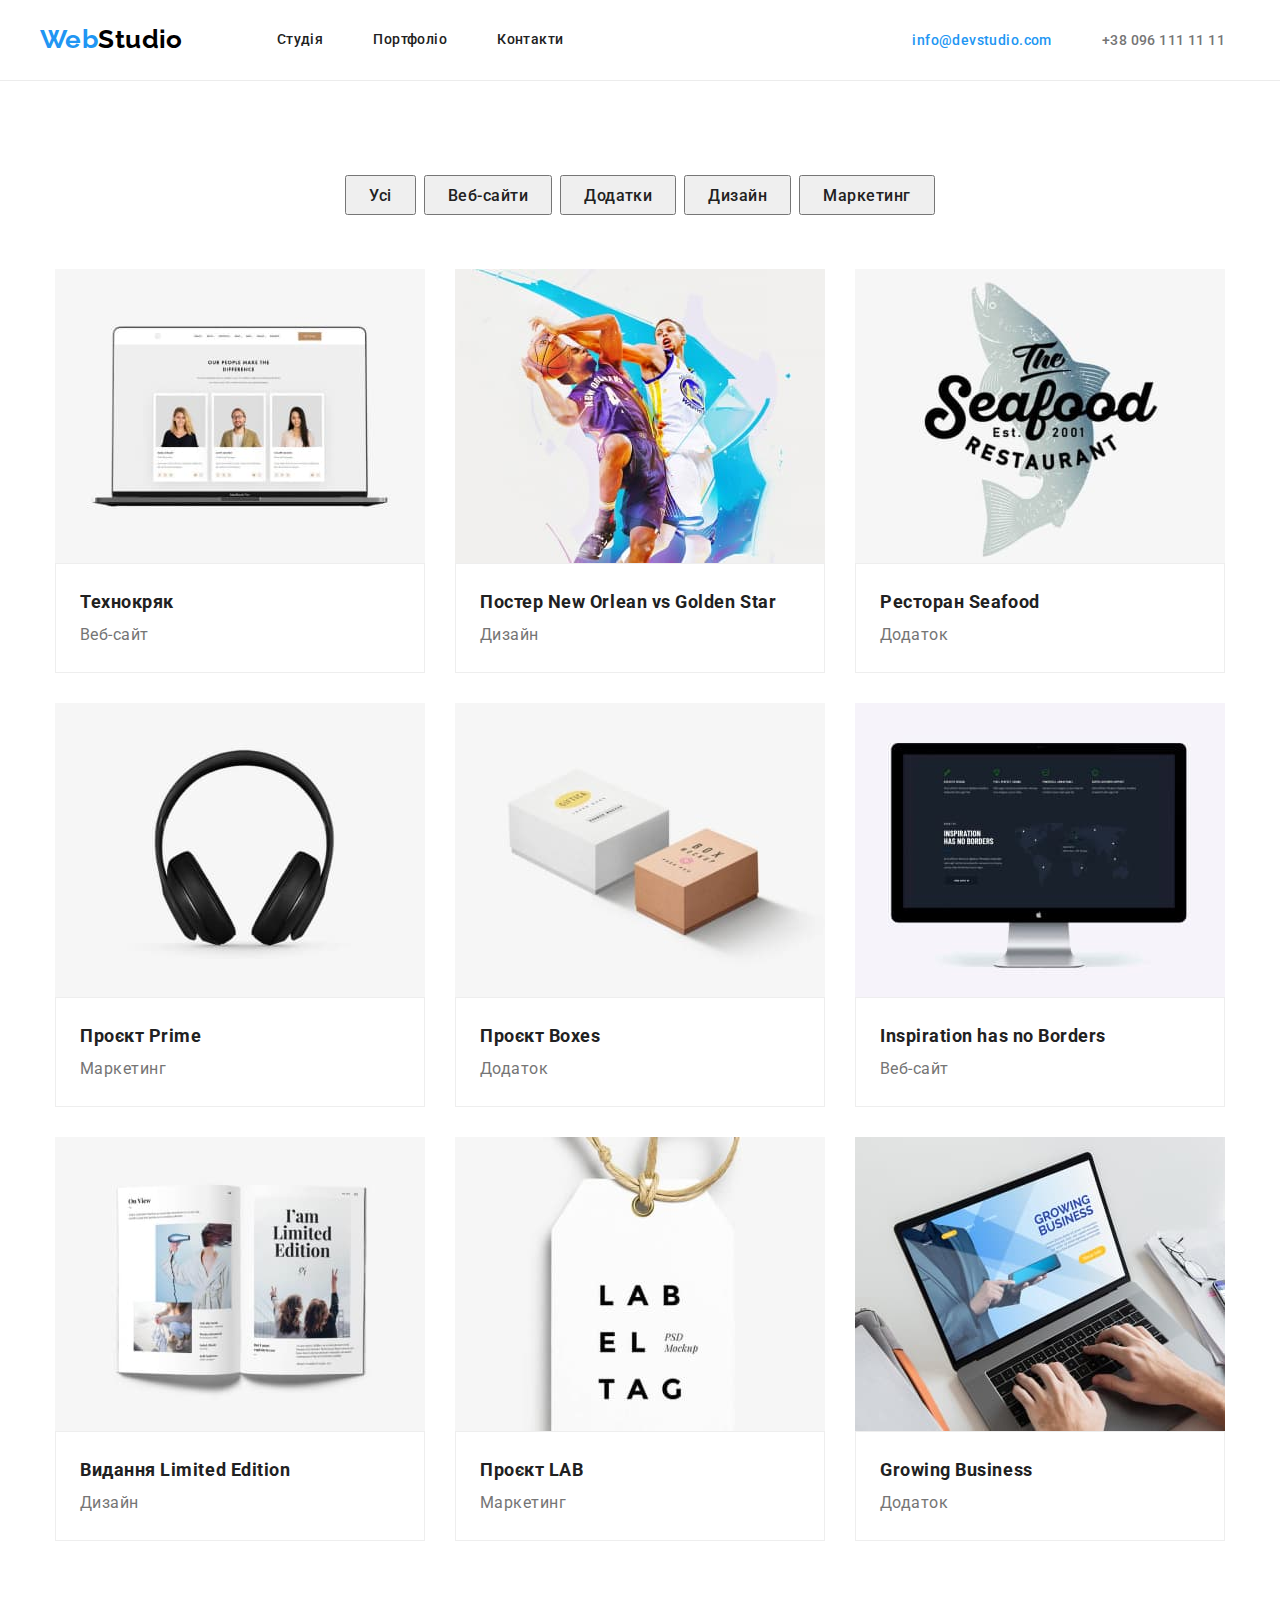
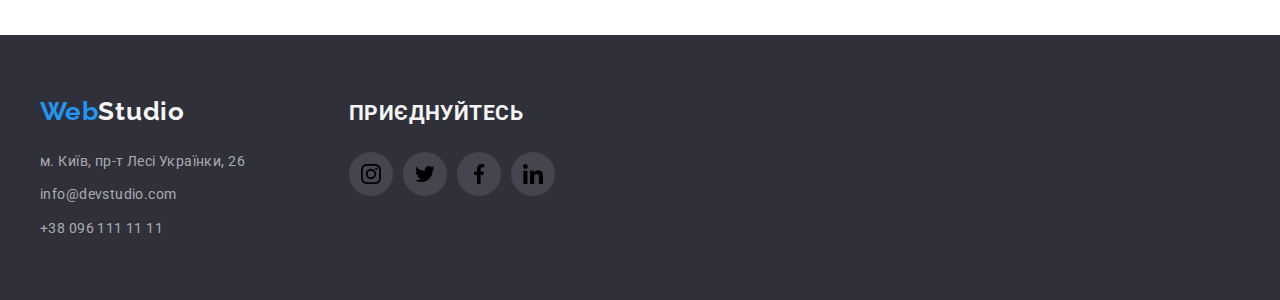
==== portfolio.html @ aa4583be "Fix" ====
<!DOCTYPE html>
<html lang="uk">
  <head>
    <meta charset="UTF-8" />
    <meta http-equiv="X-UA-Compatible" content="IE=edge" />
    <meta name="viewport" content="width=, initial-scale=1.0" />
    <title>Document</title>
    <link
      rel="stylesheet"
      href="https://cdnjs.cloudflare.com/ajax/libs/modern-normalize/1.1.0/modern-normalize.min.css"
    />
    <link rel="stylesheet" href="./css/styles.css" />
    <link rel="preconnect" href="https://fonts.googleapis.com" />
    <link rel="preconnect" href="https://fonts.gstatic.com" crossorigin />
    <link
      href="https://fonts.googleapis.com/css2?family=Raleway:wght@700&family=Roboto:wght@400;500;700;900&display=swap"
      rel="stylesheet"
    />
  </head>
  <body>
    <header>
      <div class="container-header">
        <div class="container-nav">
          <a class="logo" href="./index.html"
            ><span class="logo-text">Web</span>Studio</a
          >
          <nav>
            <ul class="site-nav list">
              <li>
                <a class="nav-link" href="./index.html">Студія</a>
              </li>
              <li>
                <a class="nav-link" href="./portfolio.html">Портфоліо</a>
              </li>
              <li><a class="nav-link" href="#">Контакти</a></li>
            </ul>
          </nav>
        </div>

        <div class="container-contact">
          <ul class="container-list list">
            <li>
              <a class="address-mail" href="mailto:info@devstudio.com"
                >info@devstudio.com</a
              >
            </li>
            <li>
              <a class="address-header" href="tel:+380961111111"
                >+38 096 111 11 11</a
              >
            </li>
          </ul>
        </div>
      </div>
    </header>

    <main>
      <section class="section-portfolio">
        <div class="container-portfolio">
          <ul class="menu list">
            <li>
              <button class="portfolio-button" type="button">Усі</button>
            </li>
            <li>
              <button class="portfolio-button" type="button">Веб-сайти</button>
            </li>
            <li>
              <button class="portfolio-button" type="button">Додатки</button>
            </li>
            <li>
              <button class="portfolio-button" type="button">Дизайн</button>
            </li>
            <li>
              <button class="portfolio-button" type="button">Маркетинг</button>
            </li>
          </ul>

          <ul class="cart list">
            <li class="portfolio-carts">
              <img
                src="./images/portfolio/img1.jpg"
                alt="ноутбук"
                width="370"
              />
              <div class="cart-text">
                <h2 class="portfolio-title">Технокряк</h2>
                <p class="portfolio-text">Веб-сайт</p>
              </div>
            </li>
            <li class="portfolio-carts">
              <img
                src="./images/portfolio/img2.jpg"
                alt="баскетболісти"
                width="370"
              />
              <div class="cart-text">
                <h2 class="portfolio-title">
                  Постер New Orlean vs Golden Star
                </h2>
                <p class="portfolio-text">Дизайн</p>
              </div>
            </li>
            <li class="portfolio-carts">
              <img
                src="./images/portfolio/img3.jpg"
                alt="реклама"
                width="370"
              />
              <div class="cart-text">
                <h2 class="portfolio-title">Ресторан Seafood</h2>
                <p class="portfolio-text">Додаток</p>
              </div>
            </li>
            <li class="portfolio-carts">
              <img
                src="./images/portfolio/img4.jpg"
                alt="навушники"
                width="370"
              />
              <div class="cart-text">
                <h2 class="portfolio-title">Проєкт Prime</h2>
                <p class="portfolio-text">Маркетинг</p>
              </div>
            </li>
            <li class="portfolio-carts">
              <img
                src="./images/portfolio/img5.jpg"
                alt="дві коробки"
                width="370"
              />
              <div class="cart-text">
                <h2 class="portfolio-title">Проєкт Boxes</h2>
                <p class="portfolio-text">Додаток</p>
              </div>
            </li>
            <li class="portfolio-carts">
              <img
                src="./images/portfolio/img6.jpg"
                alt="монітор"
                width="370"
              />
              <div class="cart-text">
                <h2 class="portfolio-title">Inspiration has no Borders</h2>
                <p class="portfolio-text">Веб-сайт</p>
              </div>
            </li>

            <li class="portfolio-carts">
              <img src="./images/portfolio/img7.jpg" alt="книга" width="370" />
              <div class="cart-text">
                <h2 class="portfolio-title">Видання Limited Edition</h2>
                <p class="portfolio-text">Дизайн</p>
              </div>
            </li>

            <li class="portfolio-carts">
              <img src="./images/portfolio/img8.jpg" alt="лейба" width="370" />
              <div class="cart-text">
                <h2 class="portfolio-title">Проєкт LAB</h2>
                <p class="portfolio-text">Маркетинг</p>
              </div>
            </li>

            <li class="portfolio-carts">
              <img
                src="./images/portfolio/img9.jpg"
                alt="додаток"
                width="370"
              />
              <div class="cart-text">
                <h2 class="portfolio-title">Growing Business</h2>
                <p class="portfolio-text">Додаток</p>
              </div>
            </li>
          </ul>
        </div>
      </section>
    </main>

    <footer class="page-footer">
      <div class="footer-container">
        <div>
          <a class="logo" href="/"
            ><span class="logo-text">Web</span
            ><span class="footer-text">Studio</span></a
          >
          <address class="address">
            <p class="text">м. Київ, пр-т Лесі Українки, 26</p>
            <a class="address" href="mailto:info@devstudio.com"
              >info@devstudio.com</a
            >
            <a class="phone" href="tel:+380961111111">+38 096 111 11 11</a>
          </address>
        </div>

        <div class="icon-footer">
          <h2 class="slogan">приєднуйтесь</h2>
          <ul class="icon-list list">
            <li class="icon-item">
              <a href="#" class="icon-link"
                ><svg width="20" height="20">
                  <use href="/images/sprite.svg#icon-instagram"></use>
                </svg>
              </a>
            </li>
            <li class="icon-item">
              <a href="#" class="icon-link"
                ><svg width="20" height="20">
                  <use href="/images/sprite.svg#icon-Twitter"></use>
                </svg>
              </a>
            </li>
            <li class="icon-item">
              <a href="#" class="icon-link"
                ><svg width="20" height="20">
                  <use href="/images/sprite.svg#icon-facebook"></use>
                </svg>
              </a>
            </li>
            <li class="icon-item">
              <a href="#" class="icon-link"
                ><svg width="20" height="20">
                  <use href="/images/sprite.svg#icon-linkedin"></use>
                </svg>
              </a>
            </li>
          </ul>
        </div>
      </div>
    </footer>
  </body>
</html>
---- css/styles.css ----
:root {
--color-prymal: #F5F5F5;
--color-text: #757575;
--color-footer: #2F303A;
--color-black: #212121;
--color-accent: #2196F3;
    }


header {
background-color: #FFFFFF;
font-size: 14px;
font-weight: 500;
line-height: 1.2;
letter-spacing: 0.03em;
border-bottom: 1px solid #ECECEC;
color: var(--color-black)
}

body {
color: var(--color-text);
background-color: white;
font-family: "Roboto", sans-serif;
font-size: 14px;
font-weight: 400;
line-height: 1.5;
letter-spacing: 0.03em}

.list{
list-style: none;
margin: 0;
padding: 0;
}

h1,
h2,
h3,
h4,
h5,
h6,
p {margin: 0;
}

.container {
max-width: 1600px;
margin: 0 auto;
}

.container-contact {
display: flex;
align-items: center;
padding: 0 15px
 }

 .container-header {
width: 1200px;
height: 80px;
margin: 0 auto;
display: flex;
flex-grow: 1;
align-items: center;
justify-content: space-between;
}

 .container-nav {
display: flex;
flex-grow: 1;
align-items: center;
 }


 
.logo {
font-family: "Raleway", sans-serif;
font-size: 26px;
font-weight: 700;
line-height: 1.3;
color: #000000;cursor: default;
text-decoration: none;
margin-right: 94px;
}

.logo-text {
color: var(--color-accent);
}

.container-list {
display: flex;
align-items: center;
gap: 50px;
}

.address-header {
color: var(--color-text);
cursor: default;
text-decoration: none;
letter-spacing: 0.03em;
}

.address-mail {
color: var(--color-accent);
cursor: default;
text-decoration: none;
letter-spacing: 0.03em;
}


/* sait-nav */

.nav-link {
text-decoration: none;
cursor: default;
color: var(--color-black);
}

.site-nav {
display: flex;
color: var(--color-black);
font-weight: 500;
font-size: 14px;
line-height: 1.14;
gap: 50px;
    }

.sait-nav:hover, .sait-nav:focus {
color: var(--color-accent)F3;
}

.button:hover, .button:focus {
background-color: var(--color-accent);
color: var(--color-prymal)
}

/* Hero */

.hero-section {
max-width: 1600px;
height: 600px;
margin-left: auto;
margin-right: auto;
background-image: linear-gradient(to right, rgba(47, 48, 58, 0.4), rgba(47, 48, 58, 0.4)),
url(../images/hero.jpg);
padding: 200px 0;
}

.hero-title {
margin: 0 auto 30px;
width: 700px;
display: flex;
font-size: 44px;
font-weight: 900;
line-height: 1.3;
letter-spacing: 0.06em;
text-align: center;
text-transform: uppercase;
}

.hero-container {
margin: auto;
width: 1200px;
display: flex;
color: var(--color-prymal);
line-height: 1.7;
}

.button-hero {
width: 216px;
height: 50px;
display: block;
margin-left: auto;
margin-right: auto;
background-color: var(--color-accent);
color: var(--color-prymal);
font-family: "Roboto";
font-weight: 900;
font-size: 16px;
line-height: 1.88; 
letter-spacing: 0.06em;
box-shadow: 0px 4px 4px rgba(0, 0, 0, 0.15);

}

.button-hero {
cursor: pointer;
}

.section-text {
padding-top: 94px;
flex-wrap: wrap;
}

.block {
width: 270px;
height: 120px;
margin-bottom: 30px;
display: flex;
align-items: center;
justify-content: center;
background-color: #F5F4FA;
border-radius: 4px;

}

.section-list {
display: flex;
justify-content: center;
gap: 10px;
}

.container-imeg {
width: 1200px;
margin: auto;
margin-bottom: 30px;
}

.section-imeg {}

.section-link {
width: 270px;
height: 120px;
border-radius: 4px;
background-color: red;   
}

.title-list {
display: flex;
justify-content: center;
flex-grow: 1;
gap: 30px;

}

.tagline {
margin-top: 10px;
line-height: 1.71;
}

.container-title {
margin: 0 auto ;
width: 1200px;
display: flex;
padding: 0 15px;
}

.section-container {
max-width: 1200px;
margin: 0 auto; 
padding: 0 15px;
}

.section-title {
margin-bottom: 50px;
text-align: center;
font-size: 36px;
font-weight: 700;
line-height: 1.16;
letter-spacing: 0.03em;
color: var(--color-black);
}

.imeg-list {
padding: 0%;
display: flex;
flex-grow: 1;
gap: 30px;
}

.section-work {
padding: 94px 0;
}

.team-container{
width: 1200px;
background-color: #F5F4FA;;
margin: 0 auto;
padding: 0 15px;
}

.title {
font-size: 14px;
font-weight: 700;
line-height: 1.14;
letter-spacing: 0.03em;
text-transform: uppercase;
color: var(--color-black)}
   
.team {
background-color: #F5F4FA;
padding: 94px 0;
}

.team-list {
padding: 0%;
display: flex;
gap: 30px;
}

.menu {
display: flex;
justify-content: center;
gap: 8px;
}

.team-title {
font-size: 16px;
font-weight: 500;
line-height: 1.18;
letter-spacing: 0.03em;
color: var(--color-black)
}

.team-text {
margin-top: 10px;
font-size: 16px;
font-weight: 400;
line-height: 1.18;
letter-spacing: 0.03em;
color: var(--color-text)
 }

.portfolio-title {
font-size: 18px;
font-weight: 700;
line-height: 2;
letter-spacing: 0.03em;
color: var(--color-black)
}

.imeg-text {
text-align: center;
padding: 30px 0;
}

.section-portfolio {
padding: 94px 0;
}

.portfolio-title:hover,
.portfolio-title:focus {
background-color:var(--color-accent);
color: var(--color-prymal);
}

.portfolio-button {
height: 40px;
padding: 6px 22px;
color: var(--color-black);
font-size: 16px;
font-weight: 500;
font-family: "Roboto";
line-height: 1.62;
letter-spacing: 0.03em;}

.container-portfolio {
width: 1200px;
margin: auto;
padding: 0 15px;
 }

.portfolio-button {
cursor: pointer;
 }

.portfolio-carts:hover {
box-shadow: 0px 1px 1px rgba(0, 0, 0, 0.12), 0px 4px 4px rgba(0, 0, 0, 0.06), 1px 4px 6px rgba(0, 0, 0, 0.16);
 }

img {
display: block;
max-width: 100%;
height: auto;
}

.cart {
display: flex;
flex-wrap: wrap;
margin-top: 54px;
gap: 30px;}

.cart-text {
width: 370px;
height: 110px;
padding: 20px 24px;
background: #FFFFFF;
border: 1px solid #EEEEEE;
}

.portfolio-text {
font-size: 16px;
font-weight: 400;
line-height: 1.87;
letter-spacing: 0.03em;
    }

.footer-container {
width: 1200px;
margin: 0 auto;
display: flex;
gap: 70px;
}

.address {
display: block;
}

.footer-text {
color: var(--color-prymal);
letter-spacing: 0.03em;
}


.page-footer {
padding: 60px 0;
color: var(--color-prymal);
background-color: #2F303A;
font-size: 14;
font-weight: 400;
line-height: 1.74;
font-family: 'Roboto', sans-serif;
letter-spacing: 0.03em;
}

.text {
font-family: "Roboto",
sans-serif; 
 font-style: normal;
 margin-top: 20px;
}

.address {
margin-top: 9px;
color: rgba(255, 255, 255, 0.6);
text-decoration: none;
cursor: default;
font-style: normal;
letter-spacing: 0.03em;

}

.phone {
display: block;
margin-top: 9px;
color: rgba(255, 255, 255, 0.6);
text-decoration: none;
cursor: default;
font-style: normal;
letter-spacing: 0.03em;
}

.icon-footer {

}

.icon-item {

}

.icon-list {
display: flex;
justify-content: center;
gap: 10px;
}

.icon-link {
width: 44px;
height: 44px;
display: flex;
align-items: center;
justify-content: center;
background: rgba(255, 255, 255, 0.1);;
border-radius: 50%;
}



.slogan {
text-transform: uppercase;
margin-bottom: 20px;
}
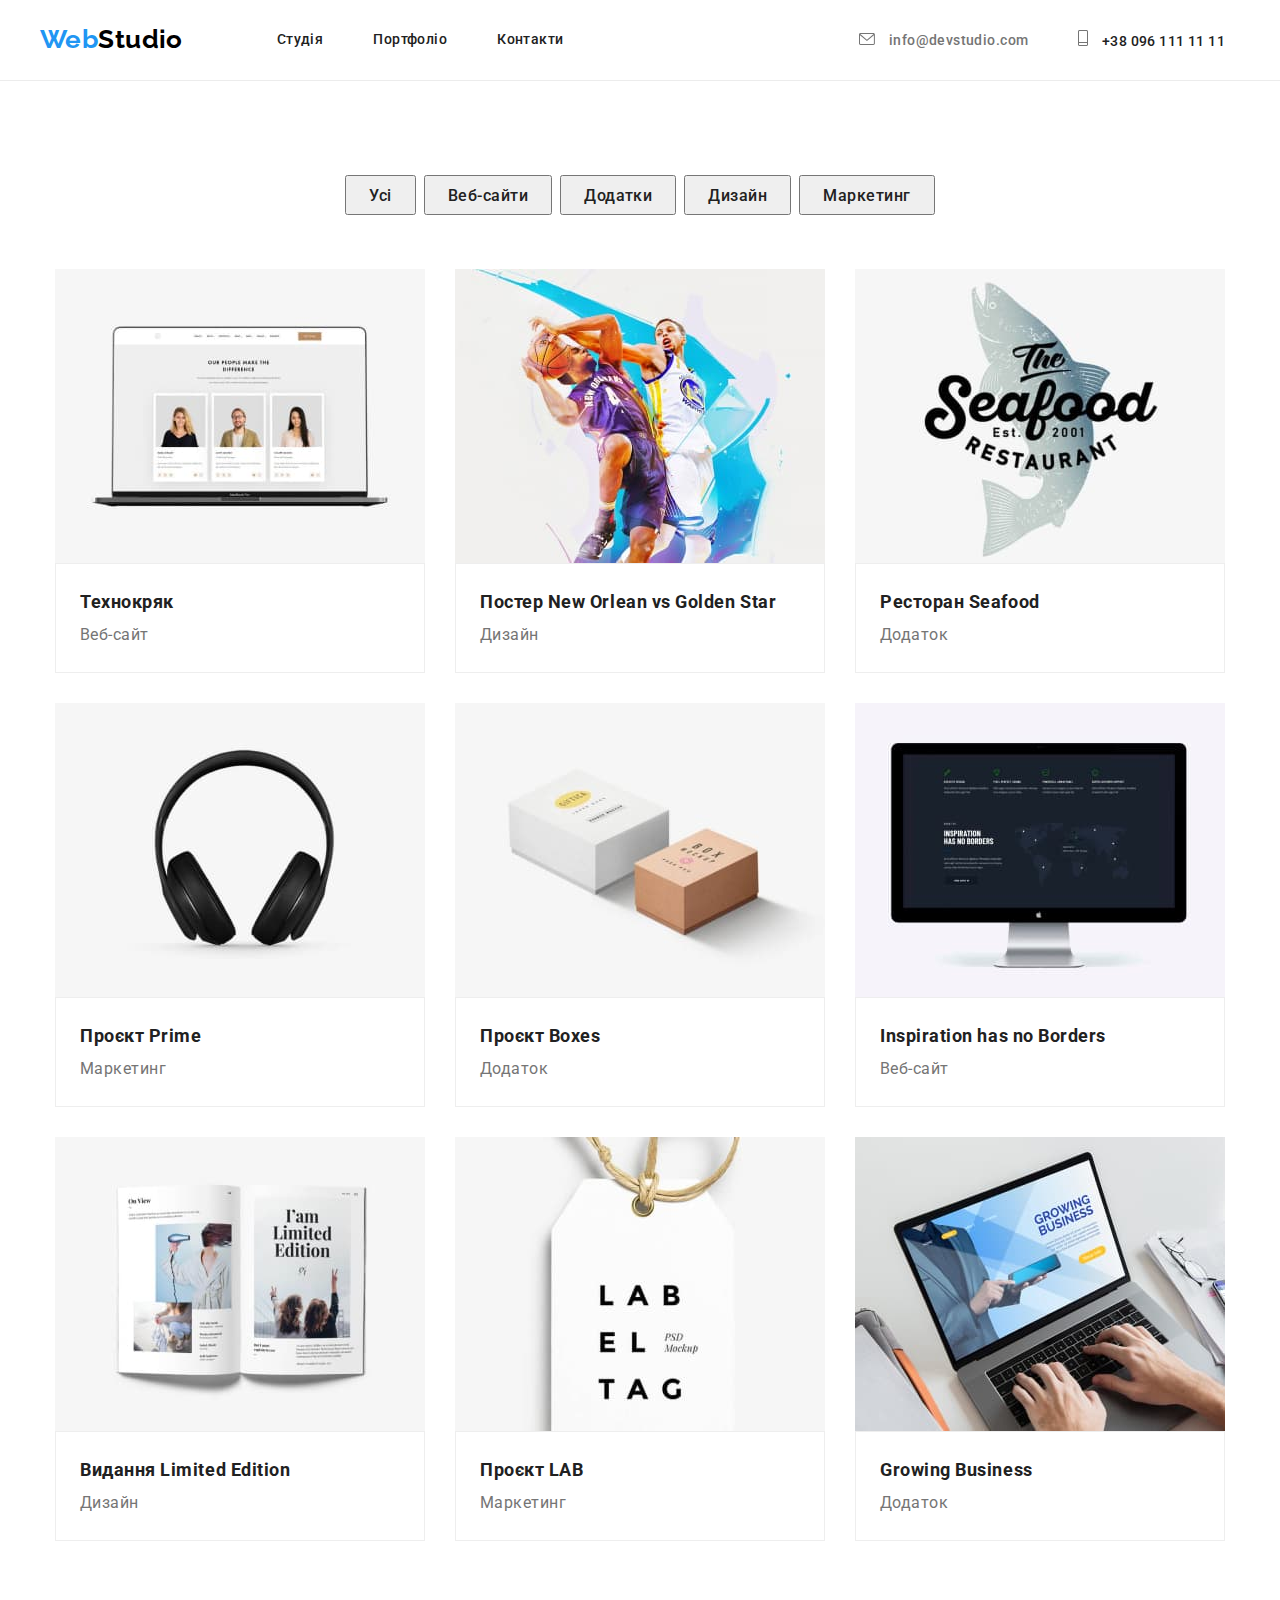
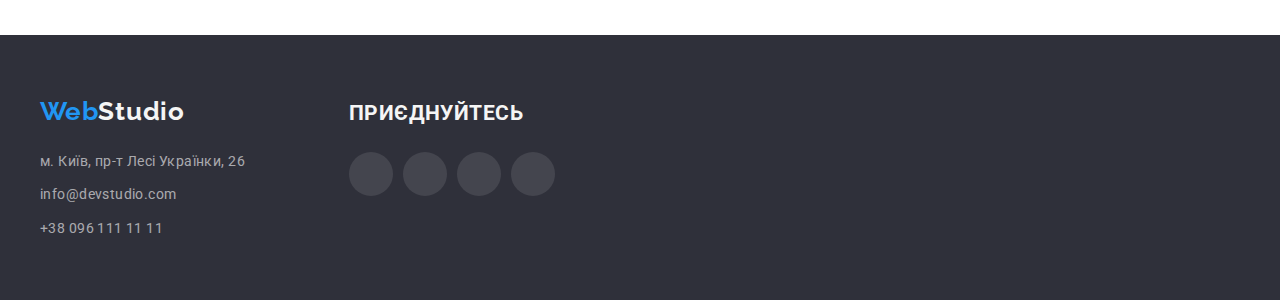
==== commit b930b9f9: "fix" ====
--- a/portfolio.html
+++ b/portfolio.html
@@ -39,15 +39,19 @@
 
         <div class="container-contact">
           <ul class="container-list list">
-            <li>
-              <a class="address-mail" href="mailto:info@devstudio.com"
-                >info@devstudio.com</a
-              >
-            </li>
-            <li>
+            <li class="icon-nav">
+               <a class="address-mail" href="mailto:info@devstudio.com"
+                  ><svg class="addres-icon" width="16px" height="12px">
+                    <use href="/images/sprite-icon.svg#icon-mail"></use>
+                  </svg>
+                  info@devstudio.com</a>
+            </li>
+            <li class="icon-nav">
               <a class="address-header" href="tel:+380961111111"
-                >+38 096 111 11 11</a
-              >
+                  ></a><svg class="addres-icon" width="10px" height="16px">
+                    <use href="/images/sprite-icon.svg#icon-phone"></use>
+                  </svg>
+                  +38 096 111 11 11</a>
             </li>
           </ul>
         </div>
--- a/css/styles.css
+++ b/css/styles.css
@@ -50,6 +50,7 @@
 .container-contact {
 display: flex;
 align-items: center;
+justify-content: center;
 padding: 0 15px
  }
 
@@ -69,8 +70,6 @@
 align-items: center;
  }
 
-
- 
 .logo {
 font-family: "Raleway", sans-serif;
 font-size: 26px;
@@ -98,12 +97,32 @@
 letter-spacing: 0.03em;
 }
 
+/* .address-header:hover {
+color: var(--color-accent);
+} */
+
 .address-mail {
-color: var(--color-accent);
+color: var(--color-text);
 cursor: default;
 text-decoration: none;
 letter-spacing: 0.03em;
 }
+
+/* .address-mail:hover {
+color: var(--color-accent);
+} */
+
+.icon-nav:hover {
+color: var(--color-accent);
+}
+
+.addres-icon {
+margin-right: 10px;
+}
+
+/* .addres-icon:hover {
+background-color: var(--color-accent);
+} */
 
 
 /* sait-nav */
@@ -112,6 +131,11 @@
 text-decoration: none;
 cursor: default;
 color: var(--color-black);
+}
+
+.nav-link:hover, 
+.nav-link:focus {
+color: var(--color-accent);
 }
 
 .site-nav {
@@ -123,8 +147,8 @@
 gap: 50px;
     }
 
-.sait-nav:hover, .sait-nav:focus {
-color: var(--color-accent)F3;
+.site-nav:hover, .site-nav:focus {
+color: var(--color-accent);
 }
 
 .button:hover, .button:focus {
@@ -311,13 +335,43 @@
 }
 
 .team-text {
-margin-top: 10px;
+margin: 10px 0;
 font-size: 16px;
 font-weight: 400;
 line-height: 1.18;
 letter-spacing: 0.03em;
 color: var(--color-text)
  }
+
+ .clients {
+background-color: #F5F5F5;
+padding: 94px 0;
+}
+
+.container-clients {
+width: 1200px;
+margin-left: auto;
+margin-right: auto;
+display: flex;
+gap: 30px;
+align-items: center;
+justify-content: center;
+}
+
+.block-clients {
+width: 170px;
+height: 92px;
+display: flex;
+align-items: center;
+justify-content: center;
+border: 1px solid #AFB1B8;
+border-radius: 4px;
+}
+
+.block-clients:hover {
+color: var(--color-accent);
+border: solid var(--color-accent);
+}
 
 .portfolio-title {
 font-size: 18px;
@@ -330,6 +384,8 @@
 .imeg-text {
 text-align: center;
 padding: 30px 0;
+box-shadow: 0px 1px 3px rgba(0, 0, 0, 0.12), 0px 1px 1px rgba(0, 0, 0, 0.14), 0px 2px 1px rgba(0, 0, 0, 0.2);
+border-radius: 0px 0px 4px 4px;
 }
 
 .section-portfolio {
@@ -352,6 +408,10 @@
 line-height: 1.62;
 letter-spacing: 0.03em;}
 
+.portfolio-button:hover {
+background-color: var(--color-accent);
+}
+
 .container-portfolio {
 width: 1200px;
 margin: auto;
@@ -452,7 +512,9 @@
 
 }
 
-.icon-item {
+.icon-link:hover {
+color: #FFFFFF;
+background-color: var(--color-accent);
 
 }
 
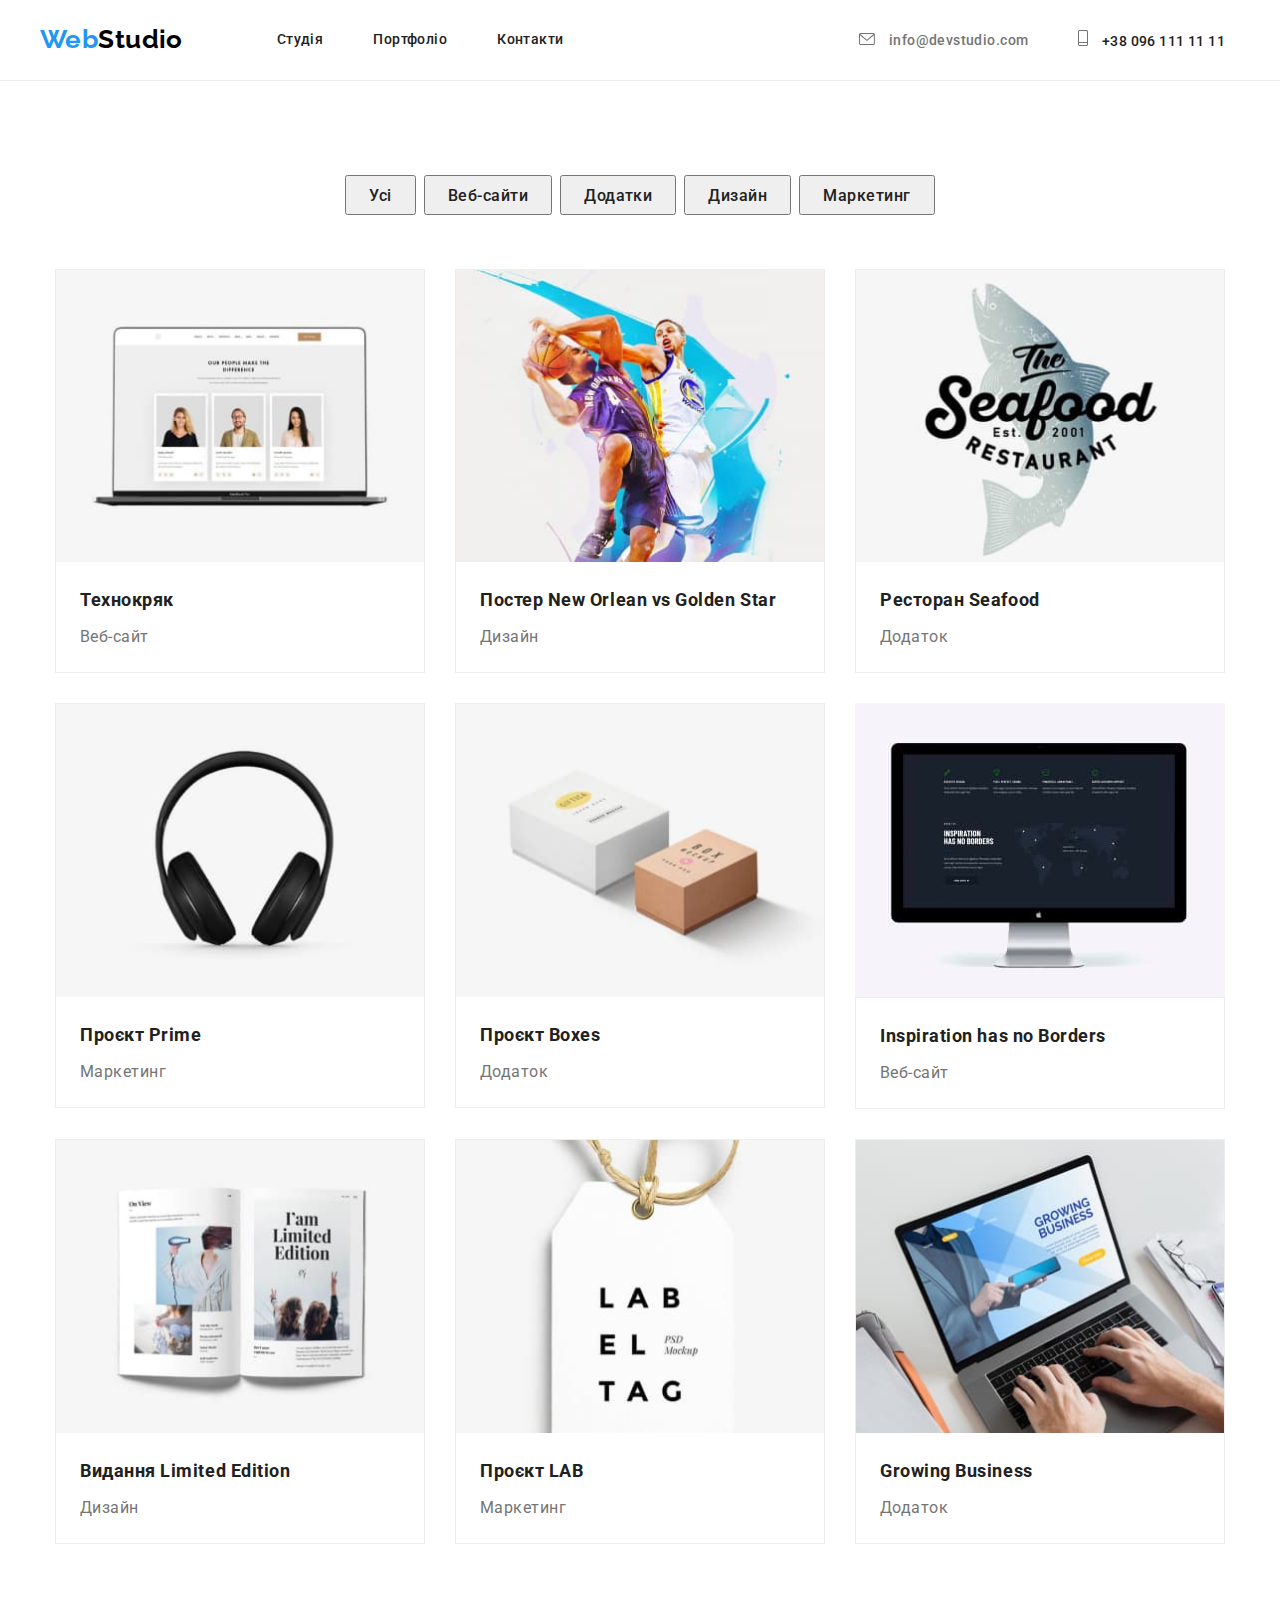
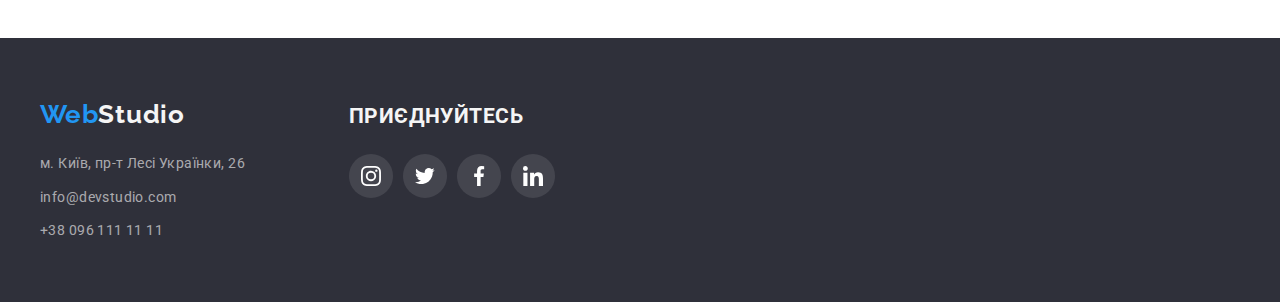
==== commit 23f623a3: "last" ====
--- a/portfolio.html
+++ b/portfolio.html
@@ -81,23 +81,15 @@
 
           <ul class="cart list">
             <li class="portfolio-carts">
-              <img
-                src="./images/portfolio/img1.jpg"
-                alt="ноутбук"
-                width="370"
-              />
-              <div class="cart-text">
+              <div class="cart-text">
+                <a href="#"><img src="/images/portfolio/img1.jpg" alt="Компьютер"></a>
                 <h2 class="portfolio-title">Технокряк</h2>
                 <p class="portfolio-text">Веб-сайт</p>
               </div>
             </li>
             <li class="portfolio-carts">
-              <img
-                src="./images/portfolio/img2.jpg"
-                alt="баскетболісти"
-                width="370"
-              />
-              <div class="cart-text">
+              <div class="cart-text">
+                <a href="#"><img src="/images/portfolio/img2.jpg" alt="баскетболісти"></a>
                 <h2 class="portfolio-title">
                   Постер New Orlean vs Golden Star
                 </h2>
@@ -105,44 +97,28 @@
               </div>
             </li>
             <li class="portfolio-carts">
-              <img
-                src="./images/portfolio/img3.jpg"
-                alt="реклама"
-                width="370"
-              />
-              <div class="cart-text">
+              <div class="cart-text">
+                <a href="#"><img src="/images/portfolio/img3.jpg" alt="Реклама"></a>
                 <h2 class="portfolio-title">Ресторан Seafood</h2>
                 <p class="portfolio-text">Додаток</p>
               </div>
             </li>
             <li class="portfolio-carts">
-              <img
-                src="./images/portfolio/img4.jpg"
-                alt="навушники"
-                width="370"
-              />
-              <div class="cart-text">
+              <div class="cart-text">
+                <a href="#"><img src="/images/portfolio/img4.jpg" alt="Наушники"></a>
                 <h2 class="portfolio-title">Проєкт Prime</h2>
                 <p class="portfolio-text">Маркетинг</p>
               </div>
             </li>
             <li class="portfolio-carts">
-              <img
-                src="./images/portfolio/img5.jpg"
-                alt="дві коробки"
-                width="370"
-              />
-              <div class="cart-text">
+              <div class="cart-text">
+                <a href="#"><img src="/images/portfolio/img5.jpg" alt="Дві коробки"></a>
                 <h2 class="portfolio-title">Проєкт Boxes</h2>
                 <p class="portfolio-text">Додаток</p>
               </div>
             </li>
             <li class="portfolio-carts">
-              <img
-                src="./images/portfolio/img6.jpg"
-                alt="монітор"
-                width="370"
-              />
+              <a href="#"><img src="/images/portfolio/img6.jpg" alt="Монітор"></a>
               <div class="cart-text">
                 <h2 class="portfolio-title">Inspiration has no Borders</h2>
                 <p class="portfolio-text">Веб-сайт</p>
@@ -150,28 +126,24 @@
             </li>
 
             <li class="portfolio-carts">
-              <img src="./images/portfolio/img7.jpg" alt="книга" width="370" />
-              <div class="cart-text">
+              <div class="cart-text">
+                <a href="#"><img src="/images/portfolio/img7.jpg" alt="Книга"></a>
                 <h2 class="portfolio-title">Видання Limited Edition</h2>
                 <p class="portfolio-text">Дизайн</p>
               </div>
             </li>
 
             <li class="portfolio-carts">
-              <img src="./images/portfolio/img8.jpg" alt="лейба" width="370" />
-              <div class="cart-text">
+              <div class="cart-text">
+                <a href="#"><img src="/images/portfolio/img8.jpg" alt="Лейба"></a>
                 <h2 class="portfolio-title">Проєкт LAB</h2>
                 <p class="portfolio-text">Маркетинг</p>
               </div>
             </li>
 
             <li class="portfolio-carts">
-              <img
-                src="./images/portfolio/img9.jpg"
-                alt="додаток"
-                width="370"
-              />
-              <div class="cart-text">
+              <div class="cart-text">
+                <a href="#"><img src="/images/portfolio/img9.jpg" alt="Ноутбук"></a>
                 <h2 class="portfolio-title">Growing Business</h2>
                 <p class="portfolio-text">Додаток</p>
               </div>
@@ -203,28 +175,28 @@
             <li class="icon-item">
               <a href="#" class="icon-link"
                 ><svg width="20" height="20">
-                  <use href="/images/sprite.svg#icon-instagram"></use>
-                </svg>
-              </a>
-            </li>
-            <li class="icon-item">
-              <a href="#" class="icon-link"
-                ><svg width="20" height="20">
-                  <use href="/images/sprite.svg#icon-Twitter"></use>
-                </svg>
-              </a>
-            </li>
-            <li class="icon-item">
-              <a href="#" class="icon-link"
-                ><svg width="20" height="20">
-                  <use href="/images/sprite.svg#icon-facebook"></use>
-                </svg>
-              </a>
-            </li>
-            <li class="icon-item">
-              <a href="#" class="icon-link"
-                ><svg width="20" height="20">
-                  <use href="/images/sprite.svg#icon-linkedin"></use>
+                  <use href="./images/sprite-icon.svg#icon-instagram"></use>
+                </svg>
+              </a>
+            </li>
+            <li class="icon-item">
+              <a href="#" class="icon-link"
+                ><svg width="20" height="20">
+                  <use href="/images/sprite-icon.svg#icon-Twitter"></use>
+                </svg>
+              </a>
+            </li>
+            <li class="icon-item">
+              <a href="#" class="icon-link"
+                ><svg width="20" height="20">
+                  <use href="/images/sprite-icon.svg#icon-facebook"></use>
+                </svg>
+              </a>
+            </li>
+            <li class="icon-item">
+              <a href="#" class="icon-link"
+                ><svg width="20" height="20">
+                  <use href="/images/sprite-icon.svg#icon-linkedin"></use>
                 </svg>
               </a>
             </li>
--- a/css/styles.css
+++ b/css/styles.css
@@ -343,6 +343,22 @@
 color: var(--color-text)
  }
 
+.icon-link-team {
+width: 44px;
+height: 44px;
+display: flex;
+align-items: center;
+justify-content: center;
+fill: #AFB1B8;
+background: rgba(255, 255, 255, 0.1);
+border-radius: 50%;
+ }
+
+ .icon-link-team:hover {
+fill: #FFFFFF;
+background-color: var(--color-accent);
+ }
+
  .clients {
 background-color: #F5F5F5;
 padding: 94px 0;
@@ -364,16 +380,19 @@
 display: flex;
 align-items: center;
 justify-content: center;
+fill: #AFB1B8;;
 border: 1px solid #AFB1B8;
 border-radius: 4px;
+
 }
 
 .block-clients:hover {
-color: var(--color-accent);
+fill: var(--color-accent);
 border: solid var(--color-accent);
 }
 
 .portfolio-title {
+padding: 20px 24px 4px 24px;
 font-size: 18px;
 font-weight: 700;
 line-height: 2;
@@ -392,11 +411,11 @@
 padding: 94px 0;
 }
 
-.portfolio-title:hover,
+/* .portfolio-title:hover,
 .portfolio-title:focus {
 background-color:var(--color-accent);
 color: var(--color-prymal);
-}
+} */
 
 .portfolio-button {
 height: 40px;
@@ -429,7 +448,6 @@
 img {
 display: block;
 max-width: 100%;
-height: auto;
 }
 
 .cart {
@@ -440,13 +458,12 @@
 
 .cart-text {
 width: 370px;
-height: 110px;
-padding: 20px 24px;
 background: #FFFFFF;
 border: 1px solid #EEEEEE;
 }
 
 .portfolio-text {
+padding: 0 24px 20px 24px;
 font-size: 16px;
 font-weight: 400;
 line-height: 1.87;
@@ -513,7 +530,6 @@
 }
 
 .icon-link:hover {
-color: #FFFFFF;
 background-color: var(--color-accent);
 
 }
@@ -530,6 +546,7 @@
 display: flex;
 align-items: center;
 justify-content: center;
+fill: #FFFFFF;
 background: rgba(255, 255, 255, 0.1);;
 border-radius: 50%;
 }
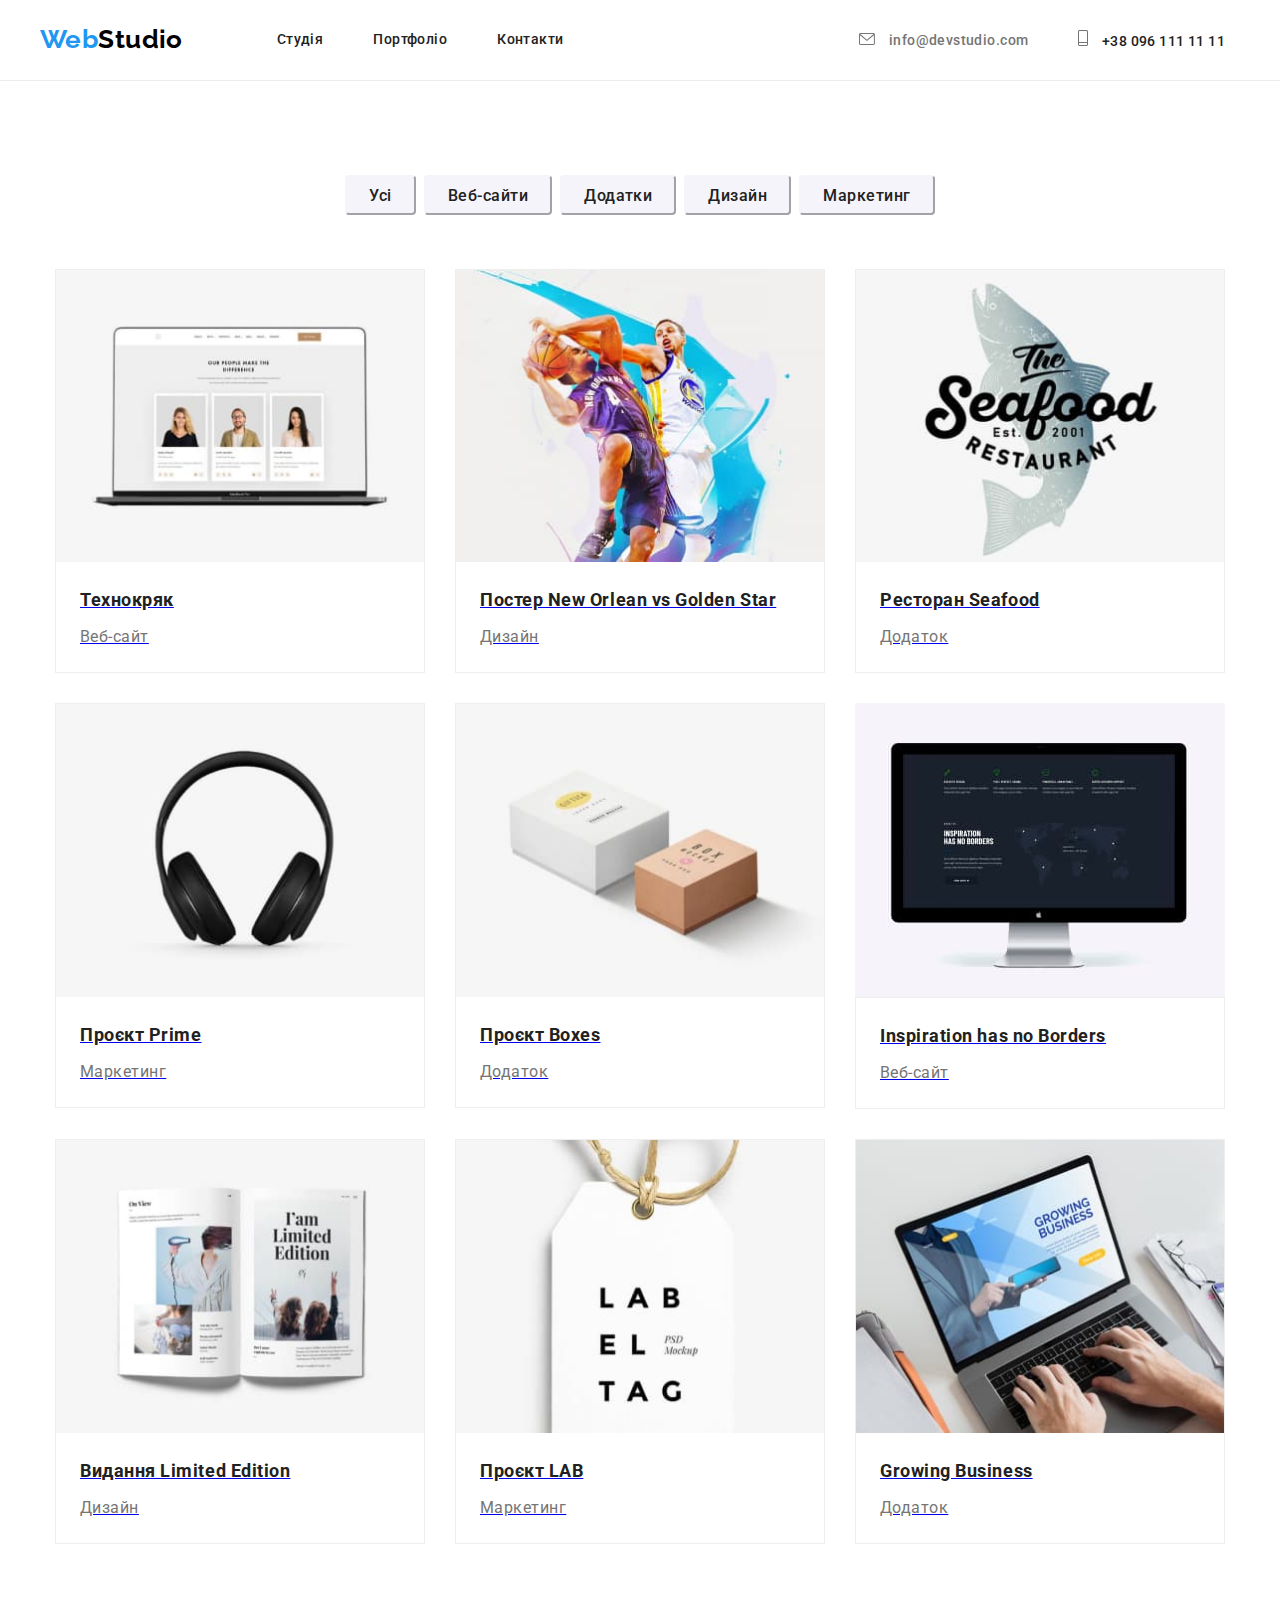
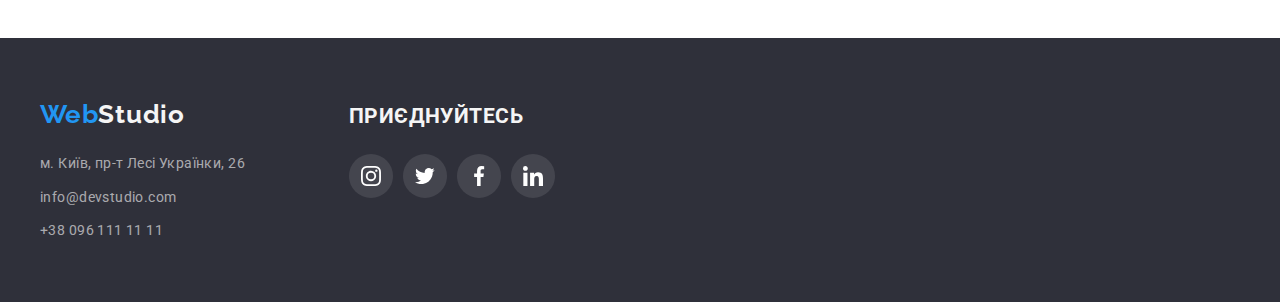
==== commit 6ceb9294: "Add files via upload" ====
--- a/portfolio.html
+++ b/portfolio.html
@@ -1,208 +1,208 @@
-<!DOCTYPE html>
-<html lang="uk">
-  <head>
-    <meta charset="UTF-8" />
-    <meta http-equiv="X-UA-Compatible" content="IE=edge" />
-    <meta name="viewport" content="width=, initial-scale=1.0" />
-    <title>Document</title>
-    <link
-      rel="stylesheet"
-      href="https://cdnjs.cloudflare.com/ajax/libs/modern-normalize/1.1.0/modern-normalize.min.css"
-    />
-    <link rel="stylesheet" href="./css/styles.css" />
-    <link rel="preconnect" href="https://fonts.googleapis.com" />
-    <link rel="preconnect" href="https://fonts.gstatic.com" crossorigin />
-    <link
-      href="https://fonts.googleapis.com/css2?family=Raleway:wght@700&family=Roboto:wght@400;500;700;900&display=swap"
-      rel="stylesheet"
-    />
-  </head>
-  <body>
-    <header>
-      <div class="container-header">
-        <div class="container-nav">
-          <a class="logo" href="./index.html"
-            ><span class="logo-text">Web</span>Studio</a
-          >
-          <nav>
-            <ul class="site-nav list">
-              <li>
-                <a class="nav-link" href="./index.html">Студія</a>
-              </li>
-              <li>
-                <a class="nav-link" href="./portfolio.html">Портфоліо</a>
-              </li>
-              <li><a class="nav-link" href="#">Контакти</a></li>
-            </ul>
-          </nav>
-        </div>
-
-        <div class="container-contact">
-          <ul class="container-list list">
-            <li class="icon-nav">
-               <a class="address-mail" href="mailto:info@devstudio.com"
-                  ><svg class="addres-icon" width="16px" height="12px">
-                    <use href="/images/sprite-icon.svg#icon-mail"></use>
-                  </svg>
-                  info@devstudio.com</a>
-            </li>
-            <li class="icon-nav">
-              <a class="address-header" href="tel:+380961111111"
-                  ></a><svg class="addres-icon" width="10px" height="16px">
-                    <use href="/images/sprite-icon.svg#icon-phone"></use>
-                  </svg>
-                  +38 096 111 11 11</a>
-            </li>
-          </ul>
-        </div>
-      </div>
-    </header>
-
-    <main>
-      <section class="section-portfolio">
-        <div class="container-portfolio">
-          <ul class="menu list">
-            <li>
-              <button class="portfolio-button" type="button">Усі</button>
-            </li>
-            <li>
-              <button class="portfolio-button" type="button">Веб-сайти</button>
-            </li>
-            <li>
-              <button class="portfolio-button" type="button">Додатки</button>
-            </li>
-            <li>
-              <button class="portfolio-button" type="button">Дизайн</button>
-            </li>
-            <li>
-              <button class="portfolio-button" type="button">Маркетинг</button>
-            </li>
-          </ul>
-
-          <ul class="cart list">
-            <li class="portfolio-carts">
-              <div class="cart-text">
-                <a href="#"><img src="/images/portfolio/img1.jpg" alt="Компьютер"></a>
-                <h2 class="portfolio-title">Технокряк</h2>
-                <p class="portfolio-text">Веб-сайт</p>
-              </div>
-            </li>
-            <li class="portfolio-carts">
-              <div class="cart-text">
-                <a href="#"><img src="/images/portfolio/img2.jpg" alt="баскетболісти"></a>
-                <h2 class="portfolio-title">
-                  Постер New Orlean vs Golden Star
-                </h2>
-                <p class="portfolio-text">Дизайн</p>
-              </div>
-            </li>
-            <li class="portfolio-carts">
-              <div class="cart-text">
-                <a href="#"><img src="/images/portfolio/img3.jpg" alt="Реклама"></a>
-                <h2 class="portfolio-title">Ресторан Seafood</h2>
-                <p class="portfolio-text">Додаток</p>
-              </div>
-            </li>
-            <li class="portfolio-carts">
-              <div class="cart-text">
-                <a href="#"><img src="/images/portfolio/img4.jpg" alt="Наушники"></a>
-                <h2 class="portfolio-title">Проєкт Prime</h2>
-                <p class="portfolio-text">Маркетинг</p>
-              </div>
-            </li>
-            <li class="portfolio-carts">
-              <div class="cart-text">
-                <a href="#"><img src="/images/portfolio/img5.jpg" alt="Дві коробки"></a>
-                <h2 class="portfolio-title">Проєкт Boxes</h2>
-                <p class="portfolio-text">Додаток</p>
-              </div>
-            </li>
-            <li class="portfolio-carts">
-              <a href="#"><img src="/images/portfolio/img6.jpg" alt="Монітор"></a>
-              <div class="cart-text">
-                <h2 class="portfolio-title">Inspiration has no Borders</h2>
-                <p class="portfolio-text">Веб-сайт</p>
-              </div>
-            </li>
-
-            <li class="portfolio-carts">
-              <div class="cart-text">
-                <a href="#"><img src="/images/portfolio/img7.jpg" alt="Книга"></a>
-                <h2 class="portfolio-title">Видання Limited Edition</h2>
-                <p class="portfolio-text">Дизайн</p>
-              </div>
-            </li>
-
-            <li class="portfolio-carts">
-              <div class="cart-text">
-                <a href="#"><img src="/images/portfolio/img8.jpg" alt="Лейба"></a>
-                <h2 class="portfolio-title">Проєкт LAB</h2>
-                <p class="portfolio-text">Маркетинг</p>
-              </div>
-            </li>
-
-            <li class="portfolio-carts">
-              <div class="cart-text">
-                <a href="#"><img src="/images/portfolio/img9.jpg" alt="Ноутбук"></a>
-                <h2 class="portfolio-title">Growing Business</h2>
-                <p class="portfolio-text">Додаток</p>
-              </div>
-            </li>
-          </ul>
-        </div>
-      </section>
-    </main>
-
-    <footer class="page-footer">
-      <div class="footer-container">
-        <div>
-          <a class="logo" href="/"
-            ><span class="logo-text">Web</span
-            ><span class="footer-text">Studio</span></a
-          >
-          <address class="address">
-            <p class="text">м. Київ, пр-т Лесі Українки, 26</p>
-            <a class="address" href="mailto:info@devstudio.com"
-              >info@devstudio.com</a
-            >
-            <a class="phone" href="tel:+380961111111">+38 096 111 11 11</a>
-          </address>
-        </div>
-
-        <div class="icon-footer">
-          <h2 class="slogan">приєднуйтесь</h2>
-          <ul class="icon-list list">
-            <li class="icon-item">
-              <a href="#" class="icon-link"
-                ><svg width="20" height="20">
-                  <use href="./images/sprite-icon.svg#icon-instagram"></use>
-                </svg>
-              </a>
-            </li>
-            <li class="icon-item">
-              <a href="#" class="icon-link"
-                ><svg width="20" height="20">
-                  <use href="/images/sprite-icon.svg#icon-Twitter"></use>
-                </svg>
-              </a>
-            </li>
-            <li class="icon-item">
-              <a href="#" class="icon-link"
-                ><svg width="20" height="20">
-                  <use href="/images/sprite-icon.svg#icon-facebook"></use>
-                </svg>
-              </a>
-            </li>
-            <li class="icon-item">
-              <a href="#" class="icon-link"
-                ><svg width="20" height="20">
-                  <use href="/images/sprite-icon.svg#icon-linkedin"></use>
-                </svg>
-              </a>
-            </li>
-          </ul>
-        </div>
-      </div>
-    </footer>
-  </body>
-</html>
+<!DOCTYPE html>
+<html lang="uk">
+  <head>
+    <meta charset="UTF-8" />
+    <meta http-equiv="X-UA-Compatible" content="IE=edge" />
+    <meta name="viewport" content="width=, initial-scale=1.0" />
+    <title>Document</title>
+    <link
+      rel="stylesheet"
+      href="https://cdnjs.cloudflare.com/ajax/libs/modern-normalize/1.1.0/modern-normalize.min.css"
+    />
+    <link rel="stylesheet" href="./css/styles.css" />
+    <link rel="preconnect" href="https://fonts.googleapis.com" />
+    <link rel="preconnect" href="https://fonts.gstatic.com" crossorigin />
+    <link
+      href="https://fonts.googleapis.com/css2?family=Raleway:wght@700&family=Roboto:wght@400;500;700;900&display=swap"
+      rel="stylesheet"
+    />
+  </head>
+  <body>
+    <header>
+      <div class="container-header">
+        <div class="container-nav">
+          <a class="logo" href="./index.html"
+            ><span class="logo-text">Web</span>Studio</a
+          >
+          <nav>
+            <ul class="site-nav list">
+              <li>
+                <a class="nav-link" href="./index.html">Студія</a>
+              </li>
+              <li>
+                <a class="nav-link" href="./portfolio.html">Портфоліо</a>
+              </li>
+              <li><a class="nav-link" href="#">Контакти</a></li>
+            </ul>
+          </nav>
+        </div>
+
+        <div class="container-contact">
+          <ul class="container-list list">
+            <li class="icon-nav">
+               <a class="address-mail" href="mailto:info@devstudio.com"
+                  ><svg class="addres-icon" width="16px" height="12px">
+                    <use href="/images/sprite-icon.svg#icon-mail"></use>
+                  </svg>
+                  info@devstudio.com</a>
+            </li>
+            <li class="icon-nav">
+              <a class="address-header" href="tel:+380961111111"
+                  ></a><svg class="addres-icon" width="10px" height="16px">
+                    <use href="/images/sprite-icon.svg#icon-phone"></use>
+                  </svg>
+                  +38 096 111 11 11</a>
+            </li>
+          </ul>
+        </div>
+      </div>
+    </header>
+
+    <main>
+      <section class="section-portfolio">
+        <div class="container-portfolio">
+          <ul class="menu list">
+            <li>
+              <button class="portfolio-button" type="button">Усі</button>
+            </li>
+            <li>
+              <button class="portfolio-button" type="button">Веб-сайти</button>
+            </li>
+            <li>
+              <button class="portfolio-button" type="button">Додатки</button>
+            </li>
+            <li>
+              <button class="portfolio-button" type="button">Дизайн</button>
+            </li>
+            <li>
+              <button class="portfolio-button" type="button">Маркетинг</button>
+            </li>
+          </ul>
+
+          <ul class="cart list">
+            <li class="portfolio-carts">
+              <div class="cart-text">
+                <a href="#"><img src="/images/portfolio/img1.jpg" alt="Компьютер">
+                <h2 class="portfolio-title">Технокряк</h2>
+                <p class="portfolio-text">Веб-сайт</p></a>
+              </div>
+            </li>
+            <li class="portfolio-carts">
+              <div class="cart-text">
+                <a href="#"><img src="/images/portfolio/img2.jpg" alt="баскетболісти">
+                <h2 class="portfolio-title">
+                  Постер New Orlean vs Golden Star
+                </h2>
+                <p class="portfolio-text">Дизайн</p></a>
+              </div>
+            </li>
+            <li class="portfolio-carts">
+              <div class="cart-text">
+                <a href="#"><img src="/images/portfolio/img3.jpg" alt="Реклама">
+                <h2 class="portfolio-title">Ресторан Seafood</h2>
+                <p class="portfolio-text">Додаток</p></a>
+              </div>
+            </li>
+            <li class="portfolio-carts">
+              <div class="cart-text">
+                <a href="#"><img src="/images/portfolio/img4.jpg" alt="Наушники">
+                <h2 class="portfolio-title">Проєкт Prime</h2>
+                <p class="portfolio-text">Маркетинг</p></a>
+              </div>
+            </li>
+            <li class="portfolio-carts">
+              <div class="cart-text">
+                <a href="#"><img src="/images/portfolio/img5.jpg" alt="Дві коробки">
+                <h2 class="portfolio-title">Проєкт Boxes</h2>
+                <p class="portfolio-text">Додаток</p></a>
+              </div>
+            </li>
+            <li class="portfolio-carts">
+              <a href="#"><img src="/images/portfolio/img6.jpg" alt="Монітор">
+              <div class="cart-text">
+                <h2 class="portfolio-title">Inspiration has no Borders</h2>
+                <p class="portfolio-text">Веб-сайт</p></a>
+              </div>
+            </li>
+
+            <li class="portfolio-carts">
+              <div class="cart-text">
+                <a href="#"><img src="/images/portfolio/img7.jpg" alt="Книга">
+                <h2 class="portfolio-title">Видання Limited Edition</h2>
+                <p class="portfolio-text">Дизайн</p></a>
+              </div>
+            </li>
+
+            <li class="portfolio-carts">
+              <div class="cart-text">
+                <a href="#"><img src="/images/portfolio/img8.jpg" alt="Лейба">
+                <h2 class="portfolio-title">Проєкт LAB</h2>
+                <p class="portfolio-text">Маркетинг</p></a>
+              </div>
+            </li>
+
+            <li class="portfolio-carts">
+              <div class="cart-text">
+                <a href="#"><img src="/images/portfolio/img9.jpg" alt="Ноутбук">
+                <h2 class="portfolio-title">Growing Business</h2>
+                <p class="portfolio-text">Додаток</p></a>
+              </div>
+            </li>
+          </ul>
+        </div>
+      </section>
+    </main>
+
+    <footer class="page-footer">
+      <div class="footer-container">
+        <div>
+          <a class="logo" href="/"
+            ><span class="logo-text">Web</span
+            ><span class="footer-text">Studio</span></a
+          >
+          <address class="address">
+            <p class="text">м. Київ, пр-т Лесі Українки, 26</p>
+            <a class="address" href="mailto:info@devstudio.com"
+              >info@devstudio.com</a
+            >
+            <a class="phone" href="tel:+380961111111">+38 096 111 11 11</a>
+          </address>
+        </div>
+
+        <div class="icon-footer">
+          <h2 class="slogan">приєднуйтесь</h2>
+          <ul class="icon-list list">
+            <li class="icon-item">
+              <a href="#" class="icon-link"
+                ><svg width="20" height="20">
+                  <use href="./images/sprite-icon.svg#icon-instagram"></use>
+                </svg>
+              </a>
+            </li>
+            <li class="icon-item">
+              <a href="#" class="icon-link"
+                ><svg width="20" height="20">
+                  <use href="/images/sprite-icon.svg#icon-Twitter"></use>
+                </svg>
+              </a>
+            </li>
+            <li class="icon-item">
+              <a href="#" class="icon-link"
+                ><svg width="20" height="20">
+                  <use href="/images/sprite-icon.svg#icon-facebook"></use>
+                </svg>
+              </a>
+            </li>
+            <li class="icon-item">
+              <a href="#" class="icon-link"
+                ><svg width="20" height="20">
+                  <use href="/images/sprite-icon.svg#icon-linkedin"></use>
+                </svg>
+              </a>
+            </li>
+          </ul>
+        </div>
+      </div>
+    </footer>
+  </body>
+</html>
--- a/css/styles.css
+++ b/css/styles.css
@@ -1,561 +1,563 @@
-
-:root {
---color-prymal: #F5F5F5;
---color-text: #757575;
---color-footer: #2F303A;
---color-black: #212121;
---color-accent: #2196F3;
-    }
-
-
-header {
-background-color: #FFFFFF;
-font-size: 14px;
-font-weight: 500;
-line-height: 1.2;
-letter-spacing: 0.03em;
-border-bottom: 1px solid #ECECEC;
-color: var(--color-black)
-}
-
-body {
-color: var(--color-text);
-background-color: white;
-font-family: "Roboto", sans-serif;
-font-size: 14px;
-font-weight: 400;
-line-height: 1.5;
-letter-spacing: 0.03em}
-
-.list{
-list-style: none;
-margin: 0;
-padding: 0;
-}
-
-h1,
-h2,
-h3,
-h4,
-h5,
-h6,
-p {margin: 0;
-}
-
-.container {
-max-width: 1600px;
-margin: 0 auto;
-}
-
-.container-contact {
-display: flex;
-align-items: center;
-justify-content: center;
-padding: 0 15px
- }
-
- .container-header {
-width: 1200px;
-height: 80px;
-margin: 0 auto;
-display: flex;
-flex-grow: 1;
-align-items: center;
-justify-content: space-between;
-}
-
- .container-nav {
-display: flex;
-flex-grow: 1;
-align-items: center;
- }
-
-.logo {
-font-family: "Raleway", sans-serif;
-font-size: 26px;
-font-weight: 700;
-line-height: 1.3;
-color: #000000;cursor: default;
-text-decoration: none;
-margin-right: 94px;
-}
-
-.logo-text {
-color: var(--color-accent);
-}
-
-.container-list {
-display: flex;
-align-items: center;
-gap: 50px;
-}
-
-.address-header {
-color: var(--color-text);
-cursor: default;
-text-decoration: none;
-letter-spacing: 0.03em;
-}
-
-/* .address-header:hover {
-color: var(--color-accent);
-} */
-
-.address-mail {
-color: var(--color-text);
-cursor: default;
-text-decoration: none;
-letter-spacing: 0.03em;
-}
-
-/* .address-mail:hover {
-color: var(--color-accent);
-} */
-
-.icon-nav:hover {
-color: var(--color-accent);
-}
-
-.addres-icon {
-margin-right: 10px;
-}
-
-/* .addres-icon:hover {
-background-color: var(--color-accent);
-} */
-
-
-/* sait-nav */
-
-.nav-link {
-text-decoration: none;
-cursor: default;
-color: var(--color-black);
-}
-
-.nav-link:hover, 
-.nav-link:focus {
-color: var(--color-accent);
-}
-
-.site-nav {
-display: flex;
-color: var(--color-black);
-font-weight: 500;
-font-size: 14px;
-line-height: 1.14;
-gap: 50px;
-    }
-
-.site-nav:hover, .site-nav:focus {
-color: var(--color-accent);
-}
-
-.button:hover, .button:focus {
-background-color: var(--color-accent);
-color: var(--color-prymal)
-}
-
-/* Hero */
-
-.hero-section {
-max-width: 1600px;
-height: 600px;
-margin-left: auto;
-margin-right: auto;
-background-image: linear-gradient(to right, rgba(47, 48, 58, 0.4), rgba(47, 48, 58, 0.4)),
-url(../images/hero.jpg);
-padding: 200px 0;
-}
-
-.hero-title {
-margin: 0 auto 30px;
-width: 700px;
-display: flex;
-font-size: 44px;
-font-weight: 900;
-line-height: 1.3;
-letter-spacing: 0.06em;
-text-align: center;
-text-transform: uppercase;
-}
-
-.hero-container {
-margin: auto;
-width: 1200px;
-display: flex;
-color: var(--color-prymal);
-line-height: 1.7;
-}
-
-.button-hero {
-width: 216px;
-height: 50px;
-display: block;
-margin-left: auto;
-margin-right: auto;
-background-color: var(--color-accent);
-color: var(--color-prymal);
-font-family: "Roboto";
-font-weight: 900;
-font-size: 16px;
-line-height: 1.88; 
-letter-spacing: 0.06em;
-box-shadow: 0px 4px 4px rgba(0, 0, 0, 0.15);
-
-}
-
-.button-hero {
-cursor: pointer;
-}
-
-.section-text {
-padding-top: 94px;
-flex-wrap: wrap;
-}
-
-.block {
-width: 270px;
-height: 120px;
-margin-bottom: 30px;
-display: flex;
-align-items: center;
-justify-content: center;
-background-color: #F5F4FA;
-border-radius: 4px;
-
-}
-
-.section-list {
-display: flex;
-justify-content: center;
-gap: 10px;
-}
-
-.container-imeg {
-width: 1200px;
-margin: auto;
-margin-bottom: 30px;
-}
-
-.section-imeg {}
-
-.section-link {
-width: 270px;
-height: 120px;
-border-radius: 4px;
-background-color: red;   
-}
-
-.title-list {
-display: flex;
-justify-content: center;
-flex-grow: 1;
-gap: 30px;
-
-}
-
-.tagline {
-margin-top: 10px;
-line-height: 1.71;
-}
-
-.container-title {
-margin: 0 auto ;
-width: 1200px;
-display: flex;
-padding: 0 15px;
-}
-
-.section-container {
-max-width: 1200px;
-margin: 0 auto; 
-padding: 0 15px;
-}
-
-.section-title {
-margin-bottom: 50px;
-text-align: center;
-font-size: 36px;
-font-weight: 700;
-line-height: 1.16;
-letter-spacing: 0.03em;
-color: var(--color-black);
-}
-
-.imeg-list {
-padding: 0%;
-display: flex;
-flex-grow: 1;
-gap: 30px;
-}
-
-.section-work {
-padding: 94px 0;
-}
-
-.team-container{
-width: 1200px;
-background-color: #F5F4FA;;
-margin: 0 auto;
-padding: 0 15px;
-}
-
-.title {
-font-size: 14px;
-font-weight: 700;
-line-height: 1.14;
-letter-spacing: 0.03em;
-text-transform: uppercase;
-color: var(--color-black)}
-   
-.team {
-background-color: #F5F4FA;
-padding: 94px 0;
-}
-
-.team-list {
-padding: 0%;
-display: flex;
-gap: 30px;
-}
-
-.menu {
-display: flex;
-justify-content: center;
-gap: 8px;
-}
-
-.team-title {
-font-size: 16px;
-font-weight: 500;
-line-height: 1.18;
-letter-spacing: 0.03em;
-color: var(--color-black)
-}
-
-.team-text {
-margin: 10px 0;
-font-size: 16px;
-font-weight: 400;
-line-height: 1.18;
-letter-spacing: 0.03em;
-color: var(--color-text)
- }
-
-.icon-link-team {
-width: 44px;
-height: 44px;
-display: flex;
-align-items: center;
-justify-content: center;
-fill: #AFB1B8;
-background: rgba(255, 255, 255, 0.1);
-border-radius: 50%;
- }
-
- .icon-link-team:hover {
-fill: #FFFFFF;
-background-color: var(--color-accent);
- }
-
- .clients {
-background-color: #F5F5F5;
-padding: 94px 0;
-}
-
-.container-clients {
-width: 1200px;
-margin-left: auto;
-margin-right: auto;
-display: flex;
-gap: 30px;
-align-items: center;
-justify-content: center;
-}
-
-.block-clients {
-width: 170px;
-height: 92px;
-display: flex;
-align-items: center;
-justify-content: center;
-fill: #AFB1B8;;
-border: 1px solid #AFB1B8;
-border-radius: 4px;
-
-}
-
-.block-clients:hover {
-fill: var(--color-accent);
-border: solid var(--color-accent);
-}
-
-.portfolio-title {
-padding: 20px 24px 4px 24px;
-font-size: 18px;
-font-weight: 700;
-line-height: 2;
-letter-spacing: 0.03em;
-color: var(--color-black)
-}
-
-.imeg-text {
-text-align: center;
-padding: 30px 0;
-box-shadow: 0px 1px 3px rgba(0, 0, 0, 0.12), 0px 1px 1px rgba(0, 0, 0, 0.14), 0px 2px 1px rgba(0, 0, 0, 0.2);
-border-radius: 0px 0px 4px 4px;
-}
-
-.section-portfolio {
-padding: 94px 0;
-}
-
-/* .portfolio-title:hover,
-.portfolio-title:focus {
-background-color:var(--color-accent);
-color: var(--color-prymal);
-} */
-
-.portfolio-button {
-height: 40px;
-padding: 6px 22px;
-color: var(--color-black);
-font-size: 16px;
-font-weight: 500;
-font-family: "Roboto";
-line-height: 1.62;
-letter-spacing: 0.03em;}
-
-.portfolio-button:hover {
-background-color: var(--color-accent);
-}
-
-.container-portfolio {
-width: 1200px;
-margin: auto;
-padding: 0 15px;
- }
-
-.portfolio-button {
-cursor: pointer;
- }
-
-.portfolio-carts:hover {
-box-shadow: 0px 1px 1px rgba(0, 0, 0, 0.12), 0px 4px 4px rgba(0, 0, 0, 0.06), 1px 4px 6px rgba(0, 0, 0, 0.16);
- }
-
-img {
-display: block;
-max-width: 100%;
-}
-
-.cart {
-display: flex;
-flex-wrap: wrap;
-margin-top: 54px;
-gap: 30px;}
-
-.cart-text {
-width: 370px;
-background: #FFFFFF;
-border: 1px solid #EEEEEE;
-}
-
-.portfolio-text {
-padding: 0 24px 20px 24px;
-font-size: 16px;
-font-weight: 400;
-line-height: 1.87;
-letter-spacing: 0.03em;
-    }
-
-.footer-container {
-width: 1200px;
-margin: 0 auto;
-display: flex;
-gap: 70px;
-}
-
-.address {
-display: block;
-}
-
-.footer-text {
-color: var(--color-prymal);
-letter-spacing: 0.03em;
-}
-
-
-.page-footer {
-padding: 60px 0;
-color: var(--color-prymal);
-background-color: #2F303A;
-font-size: 14;
-font-weight: 400;
-line-height: 1.74;
-font-family: 'Roboto', sans-serif;
-letter-spacing: 0.03em;
-}
-
-.text {
-font-family: "Roboto",
-sans-serif; 
- font-style: normal;
- margin-top: 20px;
-}
-
-.address {
-margin-top: 9px;
-color: rgba(255, 255, 255, 0.6);
-text-decoration: none;
-cursor: default;
-font-style: normal;
-letter-spacing: 0.03em;
-
-}
-
-.phone {
-display: block;
-margin-top: 9px;
-color: rgba(255, 255, 255, 0.6);
-text-decoration: none;
-cursor: default;
-font-style: normal;
-letter-spacing: 0.03em;
-}
-
-.icon-footer {
-
-}
-
-.icon-link:hover {
-background-color: var(--color-accent);
-
-}
-
-.icon-list {
-display: flex;
-justify-content: center;
-gap: 10px;
-}
-
-.icon-link {
-width: 44px;
-height: 44px;
-display: flex;
-align-items: center;
-justify-content: center;
-fill: #FFFFFF;
-background: rgba(255, 255, 255, 0.1);;
-border-radius: 50%;
-}
-
-
-
-.slogan {
-text-transform: uppercase;
-margin-bottom: 20px;
-}
-
-
+
+:root {
+--color-prymal: #F5F5F5;
+--color-text: #757575;
+--color-footer: #2F303A;
+--color-black: #212121;
+--color-accent: #2196F3;
+    }
+
+
+header {
+background-color: #FFFFFF;
+font-size: 14px;
+font-weight: 500;
+line-height: 1.2;
+letter-spacing: 0.03em;
+border-bottom: 1px solid #ECECEC;
+color: var(--color-black)
+}
+
+body {
+color: var(--color-text);
+background-color: white;
+font-family: "Roboto", sans-serif;
+font-size: 14px;
+font-weight: 400;
+line-height: 1.5;
+letter-spacing: 0.03em}
+
+.list{
+list-style: none;
+margin: 0;
+padding: 0;
+}
+
+h1,
+h2,
+h3,
+h4,
+h5,
+h6,
+p {margin: 0;
+}
+
+.container {
+max-width: 1600px;
+margin: 0 auto;
+}
+
+.container-contact {
+display: flex;
+align-items: center;
+justify-content: center;
+padding: 0 15px
+ }
+
+ .container-header {
+width: 1200px;
+height: 80px;
+margin: 0 auto;
+display: flex;
+flex-grow: 1;
+align-items: center;
+justify-content: space-between;
+}
+
+ .container-nav {
+display: flex;
+flex-grow: 1;
+align-items: center;
+ }
+
+.logo {
+font-family: "Raleway", sans-serif;
+font-size: 26px;
+font-weight: 700;
+line-height: 1.3;
+color: #000000;cursor: default;
+text-decoration: none;
+margin-right: 94px;
+}
+
+.logo:hover {
+color: var(--color-accent);
+}
+
+.logo-text {
+color: var(--color-accent);
+}
+
+.container-list {
+display: flex;
+align-items: center;
+gap: 50px;
+}
+
+.address-header {
+color: var(--color-text);
+cursor: default;
+text-decoration: none;
+letter-spacing: 0.03em;
+}
+
+.address-header:hover {
+color: var(--color-accent);
+fill: var(--color-accent);
+}
+
+.address-mail:hover {
+color: var(--color-accent);
+fill: var(--color-accent);
+}
+
+.addres-icon:hover {
+fill: var(--color-accent);
+}
+
+.address-mail {
+color: var(--color-text);
+cursor: default;
+text-decoration: none;
+letter-spacing: 0.03em;
+}
+
+.icon-nav:hover {
+color: var(--color-accent);
+}
+
+.addres-icon {
+margin-right: 10px;
+}
+
+/* sait-nav */
+
+.nav-link {
+text-decoration: none;
+color: var(--color-black);
+}
+
+.nav-link:hover, 
+.nav-link:focus {
+color: var(--color-accent);
+}
+
+.site-nav {
+display: flex;
+color: var(--color-black);
+font-weight: 500;
+font-size: 14px;
+line-height: 1.14;
+gap: 50px;
+    }
+
+.site-nav:hover, .site-nav:focus {
+color: var(--color-accent);
+}
+
+.button:hover, .button:focus {
+background-color: var(--color-accent);
+color: var(--color-prymal)
+}
+
+/* Hero */
+
+.hero-section {
+max-width: 1600px;
+height: 600px;
+margin-left: auto;
+margin-right: auto;
+background-image: linear-gradient(to right, rgba(47, 48, 58, 0.4), rgba(47, 48, 58, 0.4)),
+url(../images/hero.jpg);
+padding: 200px 0;
+}
+
+.hero-title {
+margin: 0 auto 30px;
+width: 700px;
+display: flex;
+font-size: 44px;
+font-weight: 900;
+line-height: 1.3;
+letter-spacing: 0.06em;
+text-align: center;
+text-transform: uppercase;
+}
+
+.hero-container {
+margin: auto;
+width: 1200px;
+display: flex;
+color: var(--color-prymal);
+line-height: 1.7;
+}
+
+.button-hero {
+width: 216px;
+height: 50px;
+display: block;
+margin-left: auto;
+margin-right: auto;
+background-color: var(--color-accent);
+color: var(--color-prymal);
+font-family: "Roboto";
+font-weight: 900;
+font-size: 16px;
+line-height: 1.88; 
+letter-spacing: 0.06em;
+box-shadow: 0px 4px 4px rgba(0, 0, 0, 0.15);
+
+}
+
+.button-hero {
+cursor: pointer;
+}
+
+.section-text {
+padding-top: 94px;
+flex-wrap: wrap;
+}
+
+.block {
+width: 270px;
+height: 120px;
+margin-bottom: 30px;
+display: flex;
+align-items: center;
+justify-content: center;
+background-color: #F5F4FA;
+border-radius: 4px;
+
+}
+
+.section-list {
+display: flex;
+justify-content: center;
+gap: 10px;
+}
+
+.container-imeg {
+width: 1200px;
+margin: auto;
+margin-bottom: 30px;
+}
+
+
+.section-link {
+width: 270px;
+height: 120px;
+border-radius: 4px;
+background-color: red;   
+}
+
+.title-list {
+display: flex;
+justify-content: center;
+flex-grow: 1;
+gap: 30px;
+
+}
+
+.tagline {
+margin-top: 10px;
+line-height: 1.71;
+}
+
+.container-title {
+margin: 0 auto ;
+width: 1200px;
+display: flex;
+padding: 0 15px;
+}
+
+.section-container {
+max-width: 1200px;
+margin: 0 auto; 
+padding: 0 15px;
+}
+
+.section-title {
+margin-bottom: 50px;
+text-align: center;
+font-size: 36px;
+font-weight: 700;
+line-height: 1.16;
+letter-spacing: 0.03em;
+color: var(--color-black);
+}
+
+.imeg-list {
+padding: 0%;
+display: flex;
+flex-grow: 1;
+gap: 30px;
+}
+
+.section-work {
+padding: 94px 0;
+}
+
+.team-container{
+width: 1200px;
+background-color: #F5F4FA;;
+margin: 0 auto;
+padding: 0 15px;
+}
+
+.title {
+font-size: 14px;
+font-weight: 700;
+line-height: 1.14;
+letter-spacing: 0.03em;
+text-transform: uppercase;
+color: var(--color-black)}
+   
+.team {
+background-color: #F5F4FA;
+padding: 94px 0;
+}
+
+.team-list {
+padding: 0%;
+display: flex;
+gap: 30px;
+}
+
+.menu {
+display: flex;
+justify-content: center;
+gap: 8px;
+}
+
+.team-title {
+font-size: 16px;
+font-weight: 500;
+line-height: 1.18;
+letter-spacing: 0.03em;
+color: var(--color-black)
+}
+
+.team-text {
+margin: 10px 0;
+font-size: 16px;
+font-weight: 400;
+line-height: 1.18;
+letter-spacing: 0.03em;
+color: var(--color-text)
+ }
+
+.icon-link-team {
+width: 44px;
+height: 44px;
+display: flex;
+align-items: center;
+justify-content: center;
+fill: #AFB1B8;
+background: rgba(255, 255, 255, 0.1);
+border-radius: 50%;
+ }
+
+ .icon-link-team:hover {
+fill: #FFFFFF;
+background-color: var(--color-accent);
+ }
+
+ .clients {
+background-color: #F5F5F5;
+padding: 94px 0;
+}
+
+.container-clients {
+width: 1200px;
+margin-left: auto;
+margin-right: auto;
+display: flex;
+gap: 30px;
+align-items: center;
+justify-content: center;
+}
+
+.block-clients {
+width: 170px;
+height: 92px;
+display: flex;
+align-items: center;
+justify-content: center;
+fill: #AFB1B8;;
+border: 1px solid #AFB1B8;
+border-radius: 4px;
+
+}
+
+.block-clients:hover {
+fill: var(--color-accent);
+border: solid var(--color-accent);
+}
+
+.portfolio-title {
+padding: 20px 24px 4px 24px;
+font-size: 18px;
+font-weight: 700;
+line-height: 2;
+letter-spacing: 0.03em;
+color: var(--color-black)
+}
+
+.imeg-text {
+text-align: center;
+padding: 30px 0;
+box-shadow: 0px 1px 3px rgba(0, 0, 0, 0.12), 0px 1px 1px rgba(0, 0, 0, 0.14), 0px 2px 1px rgba(0, 0, 0, 0.2);
+border-radius: 0px 0px 4px 4px;
+}
+
+.section-portfolio {
+padding: 94px 0;
+}
+
+.portfolio-button {
+height: 40px;
+padding: 6px 22px;
+color: var(--color-black);
+font-size: 16px;
+font-weight: 500;
+font-family: "Roboto";
+line-height: 1.62;
+letter-spacing: 0.03em;
+background: #F5F4FA;
+border-radius: 4px;
+border-color: #F5F4FA;
+}
+
+.portfolio-button:hover {
+background-color: var(--color-accent);
+border-color: var(--color-accent);
+box-shadow: 0px 3px 1px rgba(0, 0, 0, 0.1), 0px 1px 2px rgba(0, 0, 0, 0.08), 0px 2px 2px rgba(0, 0, 0, 0.12);
+border-radius: 4px;
+}
+
+.container-portfolio {
+width: 1200px;
+margin: auto;
+padding: 0 15px;
+ }
+
+.portfolio-button {
+cursor: pointer;
+ }
+
+.portfolio-carts:hover {
+box-shadow: 0px 1px 1px rgba(0, 0, 0, 0.12), 0px 4px 4px rgba(0, 0, 0, 0.06), 1px 4px 6px rgba(0, 0, 0, 0.16);
+ }
+
+img {
+display: block;
+max-width: 100%;
+}
+
+.cart {
+display: flex;
+flex-wrap: wrap;
+margin-top: 54px;
+gap: 30px;}
+
+.cart-text {
+width: 370px;
+background: #FFFFFF;
+border: 1px solid #EEEEEE;
+}
+
+.portfolio-text {
+padding: 0 24px 20px 24px;
+color: #757575;
+font-size: 16px;
+font-weight: 400;
+line-height: 1.87;
+letter-spacing: 0.03em;
+ }
+
+.footer-container {
+width: 1200px;
+margin: 0 auto;
+display: flex;
+gap: 70px;
+}
+
+.address {
+display: block;
+}
+
+.footer-text {
+color: var(--color-prymal);
+letter-spacing: 0.03em;
+}
+
+
+.page-footer {
+padding: 60px 0;
+color: var(--color-prymal);
+background-color: #2F303A;
+font-size: 14;
+font-weight: 400;
+line-height: 1.74;
+font-family: 'Roboto', sans-serif;
+letter-spacing: 0.03em;
+}
+
+.text {
+font-family: "Roboto",
+sans-serif; 
+ font-style: normal;
+ margin-top: 20px;
+}
+
+.address {
+margin-top: 9px;
+color: rgba(255, 255, 255, 0.6);
+text-decoration: none;
+cursor: default;
+font-style: normal;
+letter-spacing: 0.03em;
+
+}
+
+.phone {
+display: block;
+margin-top: 9px;
+color: rgba(255, 255, 255, 0.6);
+text-decoration: none;
+cursor: default;
+font-style: normal;
+letter-spacing: 0.03em;
+}
+
+
+.icon-link:hover {
+background-color: var(--color-accent);
+
+}
+
+.icon-list {
+display: flex;
+justify-content: center;
+gap: 10px;
+}
+
+.icon-link {
+width: 44px;
+height: 44px;
+display: flex;
+align-items: center;
+justify-content: center;
+fill: #FFFFFF;
+background: rgba(255, 255, 255, 0.1);;
+border-radius: 50%;
+}
+
+
+
+.slogan {
+text-transform: uppercase;
+margin-bottom: 20px;
+}
+
+
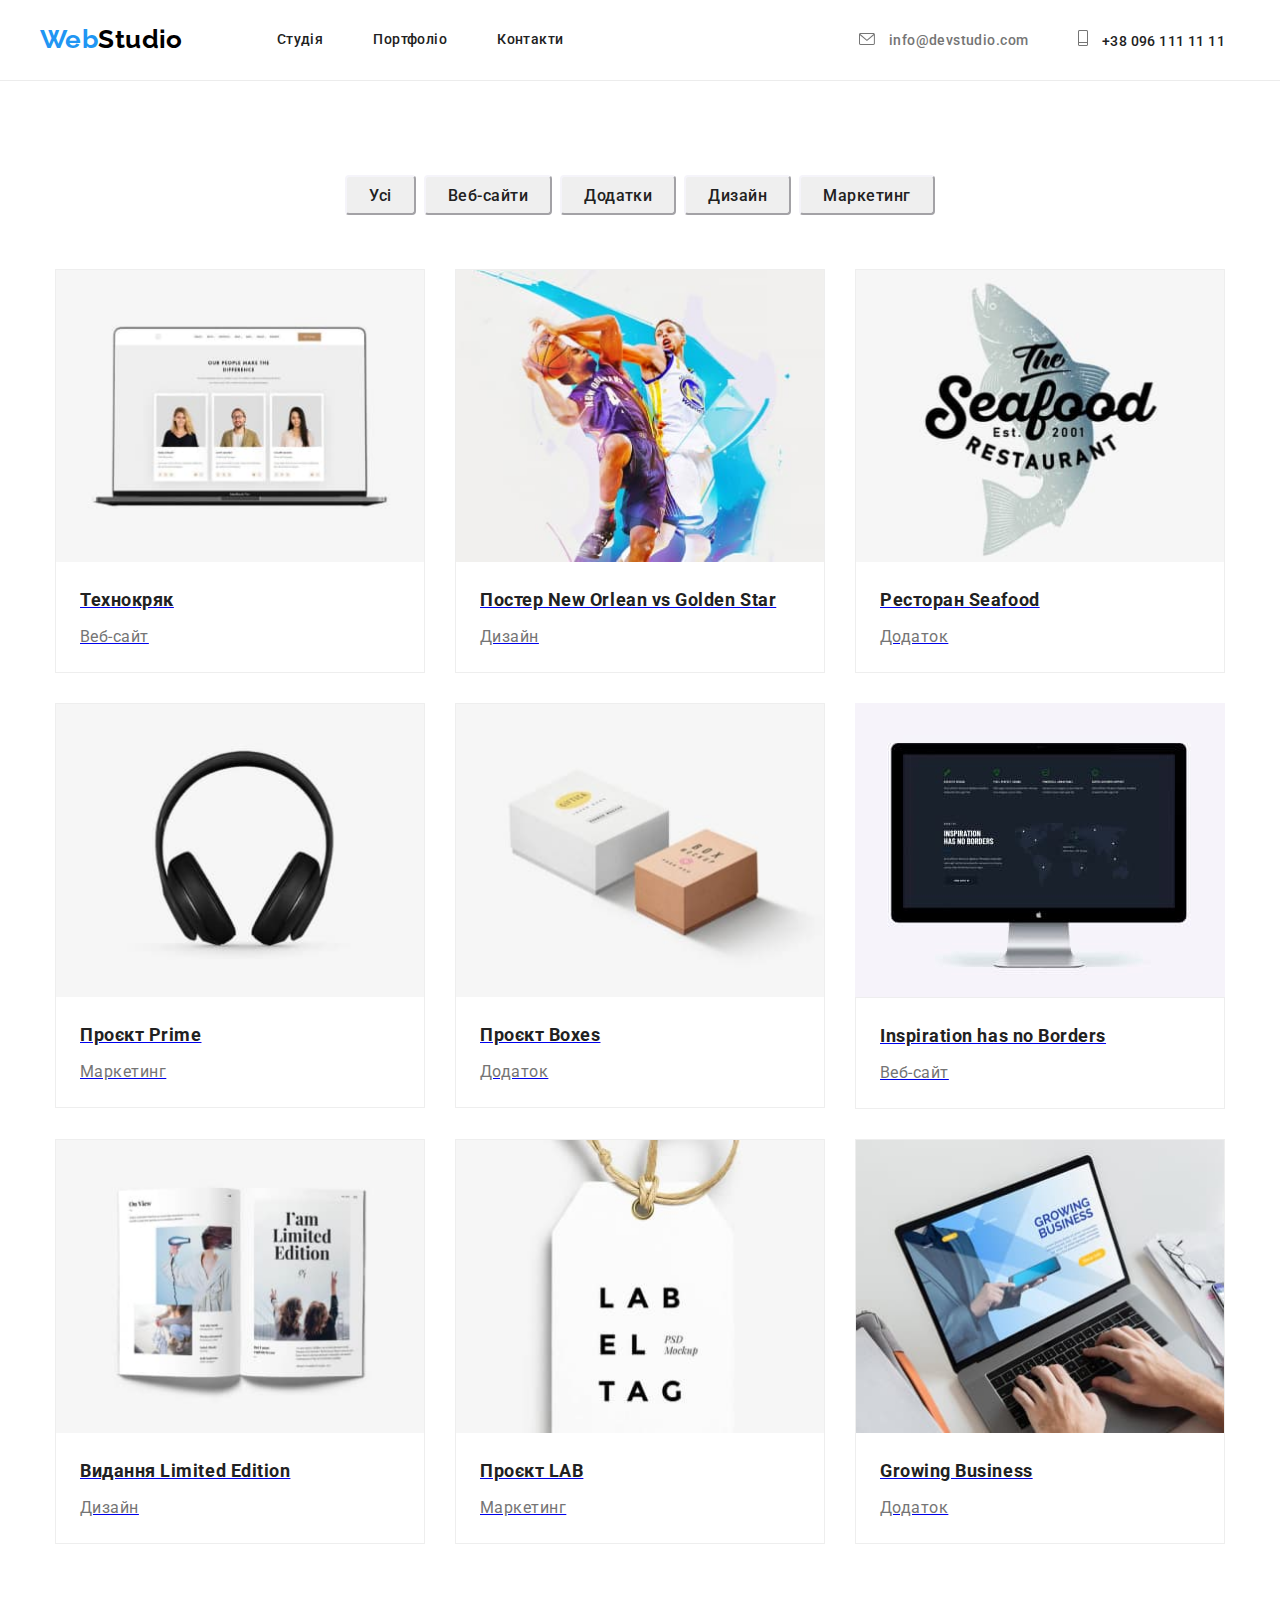
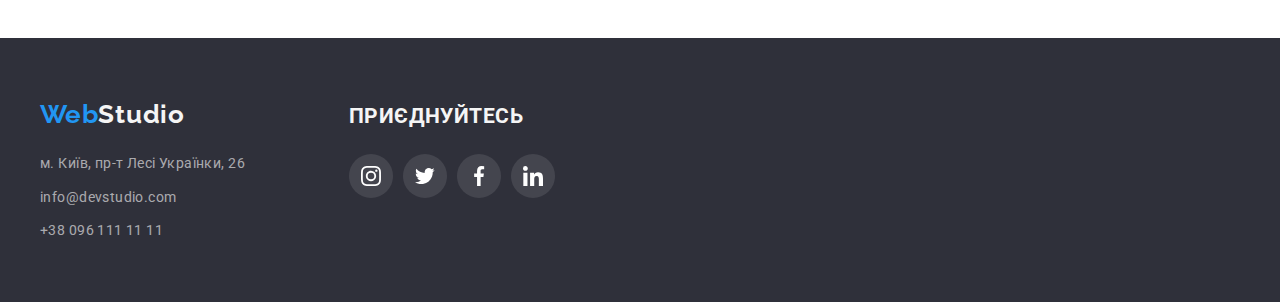
==== commit 64542ee2: "new comit" ====
--- a/portfolio.html
+++ b/portfolio.html
@@ -1,208 +1,208 @@
-<!DOCTYPE html>
-<html lang="uk">
-  <head>
-    <meta charset="UTF-8" />
-    <meta http-equiv="X-UA-Compatible" content="IE=edge" />
-    <meta name="viewport" content="width=, initial-scale=1.0" />
-    <title>Document</title>
-    <link
-      rel="stylesheet"
-      href="https://cdnjs.cloudflare.com/ajax/libs/modern-normalize/1.1.0/modern-normalize.min.css"
-    />
-    <link rel="stylesheet" href="./css/styles.css" />
-    <link rel="preconnect" href="https://fonts.googleapis.com" />
-    <link rel="preconnect" href="https://fonts.gstatic.com" crossorigin />
-    <link
-      href="https://fonts.googleapis.com/css2?family=Raleway:wght@700&family=Roboto:wght@400;500;700;900&display=swap"
-      rel="stylesheet"
-    />
-  </head>
-  <body>
-    <header>
-      <div class="container-header">
-        <div class="container-nav">
-          <a class="logo" href="./index.html"
-            ><span class="logo-text">Web</span>Studio</a
-          >
-          <nav>
-            <ul class="site-nav list">
-              <li>
-                <a class="nav-link" href="./index.html">Студія</a>
-              </li>
-              <li>
-                <a class="nav-link" href="./portfolio.html">Портфоліо</a>
-              </li>
-              <li><a class="nav-link" href="#">Контакти</a></li>
-            </ul>
-          </nav>
-        </div>
-
-        <div class="container-contact">
-          <ul class="container-list list">
-            <li class="icon-nav">
-               <a class="address-mail" href="mailto:info@devstudio.com"
-                  ><svg class="addres-icon" width="16px" height="12px">
-                    <use href="/images/sprite-icon.svg#icon-mail"></use>
-                  </svg>
-                  info@devstudio.com</a>
-            </li>
-            <li class="icon-nav">
-              <a class="address-header" href="tel:+380961111111"
-                  ></a><svg class="addres-icon" width="10px" height="16px">
-                    <use href="/images/sprite-icon.svg#icon-phone"></use>
-                  </svg>
-                  +38 096 111 11 11</a>
-            </li>
-          </ul>
-        </div>
-      </div>
-    </header>
-
-    <main>
-      <section class="section-portfolio">
-        <div class="container-portfolio">
-          <ul class="menu list">
-            <li>
-              <button class="portfolio-button" type="button">Усі</button>
-            </li>
-            <li>
-              <button class="portfolio-button" type="button">Веб-сайти</button>
-            </li>
-            <li>
-              <button class="portfolio-button" type="button">Додатки</button>
-            </li>
-            <li>
-              <button class="portfolio-button" type="button">Дизайн</button>
-            </li>
-            <li>
-              <button class="portfolio-button" type="button">Маркетинг</button>
-            </li>
-          </ul>
-
-          <ul class="cart list">
-            <li class="portfolio-carts">
-              <div class="cart-text">
-                <a href="#"><img src="/images/portfolio/img1.jpg" alt="Компьютер">
-                <h2 class="portfolio-title">Технокряк</h2>
-                <p class="portfolio-text">Веб-сайт</p></a>
-              </div>
-            </li>
-            <li class="portfolio-carts">
-              <div class="cart-text">
-                <a href="#"><img src="/images/portfolio/img2.jpg" alt="баскетболісти">
-                <h2 class="portfolio-title">
-                  Постер New Orlean vs Golden Star
-                </h2>
-                <p class="portfolio-text">Дизайн</p></a>
-              </div>
-            </li>
-            <li class="portfolio-carts">
-              <div class="cart-text">
-                <a href="#"><img src="/images/portfolio/img3.jpg" alt="Реклама">
-                <h2 class="portfolio-title">Ресторан Seafood</h2>
-                <p class="portfolio-text">Додаток</p></a>
-              </div>
-            </li>
-            <li class="portfolio-carts">
-              <div class="cart-text">
-                <a href="#"><img src="/images/portfolio/img4.jpg" alt="Наушники">
-                <h2 class="portfolio-title">Проєкт Prime</h2>
-                <p class="portfolio-text">Маркетинг</p></a>
-              </div>
-            </li>
-            <li class="portfolio-carts">
-              <div class="cart-text">
-                <a href="#"><img src="/images/portfolio/img5.jpg" alt="Дві коробки">
-                <h2 class="portfolio-title">Проєкт Boxes</h2>
-                <p class="portfolio-text">Додаток</p></a>
-              </div>
-            </li>
-            <li class="portfolio-carts">
-              <a href="#"><img src="/images/portfolio/img6.jpg" alt="Монітор">
-              <div class="cart-text">
-                <h2 class="portfolio-title">Inspiration has no Borders</h2>
-                <p class="portfolio-text">Веб-сайт</p></a>
-              </div>
-            </li>
-
-            <li class="portfolio-carts">
-              <div class="cart-text">
-                <a href="#"><img src="/images/portfolio/img7.jpg" alt="Книга">
-                <h2 class="portfolio-title">Видання Limited Edition</h2>
-                <p class="portfolio-text">Дизайн</p></a>
-              </div>
-            </li>
-
-            <li class="portfolio-carts">
-              <div class="cart-text">
-                <a href="#"><img src="/images/portfolio/img8.jpg" alt="Лейба">
-                <h2 class="portfolio-title">Проєкт LAB</h2>
-                <p class="portfolio-text">Маркетинг</p></a>
-              </div>
-            </li>
-
-            <li class="portfolio-carts">
-              <div class="cart-text">
-                <a href="#"><img src="/images/portfolio/img9.jpg" alt="Ноутбук">
-                <h2 class="portfolio-title">Growing Business</h2>
-                <p class="portfolio-text">Додаток</p></a>
-              </div>
-            </li>
-          </ul>
-        </div>
-      </section>
-    </main>
-
-    <footer class="page-footer">
-      <div class="footer-container">
-        <div>
-          <a class="logo" href="/"
-            ><span class="logo-text">Web</span
-            ><span class="footer-text">Studio</span></a
-          >
-          <address class="address">
-            <p class="text">м. Київ, пр-т Лесі Українки, 26</p>
-            <a class="address" href="mailto:info@devstudio.com"
-              >info@devstudio.com</a
-            >
-            <a class="phone" href="tel:+380961111111">+38 096 111 11 11</a>
-          </address>
-        </div>
-
-        <div class="icon-footer">
-          <h2 class="slogan">приєднуйтесь</h2>
-          <ul class="icon-list list">
-            <li class="icon-item">
-              <a href="#" class="icon-link"
-                ><svg width="20" height="20">
-                  <use href="./images/sprite-icon.svg#icon-instagram"></use>
-                </svg>
-              </a>
-            </li>
-            <li class="icon-item">
-              <a href="#" class="icon-link"
-                ><svg width="20" height="20">
-                  <use href="/images/sprite-icon.svg#icon-Twitter"></use>
-                </svg>
-              </a>
-            </li>
-            <li class="icon-item">
-              <a href="#" class="icon-link"
-                ><svg width="20" height="20">
-                  <use href="/images/sprite-icon.svg#icon-facebook"></use>
-                </svg>
-              </a>
-            </li>
-            <li class="icon-item">
-              <a href="#" class="icon-link"
-                ><svg width="20" height="20">
-                  <use href="/images/sprite-icon.svg#icon-linkedin"></use>
-                </svg>
-              </a>
-            </li>
-          </ul>
-        </div>
-      </div>
-    </footer>
-  </body>
-</html>
+<!DOCTYPE html>
+<html lang="uk">
+  <head>
+    <meta charset="UTF-8" />
+    <meta http-equiv="X-UA-Compatible" content="IE=edge" />
+    <meta name="viewport" content="width=, initial-scale=1.0" />
+    <title>Document</title>
+    <link
+      rel="stylesheet"
+      href="https://cdnjs.cloudflare.com/ajax/libs/modern-normalize/1.1.0/modern-normalize.min.css"
+    />
+    <link rel="stylesheet" href="./css/styles.css" />
+    <link rel="preconnect" href="https://fonts.googleapis.com" />
+    <link rel="preconnect" href="https://fonts.gstatic.com" crossorigin />
+    <link
+      href="https://fonts.googleapis.com/css2?family=Raleway:wght@700&family=Roboto:wght@400;500;700;900&display=swap"
+      rel="stylesheet"
+    />
+  </head>
+  <body>
+    <header>
+      <div class="container-header">
+        <div class="container-nav">
+          <a class="logo" href="./index.html"
+            ><span class="logo-text">Web</span>Studio</a
+          >
+          <nav>
+            <ul class="site-nav list">
+              <li>
+                <a class="nav-link" href="./index.html">Студія</a>
+              </li>
+              <li>
+                <a class="nav-link" href="./portfolio.html">Портфоліо</a>
+              </li>
+              <li><a class="nav-link" href="#">Контакти</a></li>
+            </ul>
+          </nav>
+        </div>
+
+        <div class="container-contact">
+          <ul class="container-list list">
+            <li class="icon-nav">
+               <a class="address-mail" href="mailto:info@devstudio.com"
+                  ><svg class="addres-icon" width="16px" height="12px">
+                    <use href="/images/sprite-icon.svg#icon-mail"></use>
+                  </svg>
+                  info@devstudio.com</a>
+            </li>
+            <li class="icon-nav">
+              <a class="address-header" href="tel:+380961111111"
+                  ></a><svg class="addres-icon" width="10px" height="16px">
+                    <use href="/images/sprite-icon.svg#icon-phone"></use>
+                  </svg>
+                  +38 096 111 11 11</a>
+            </li>
+          </ul>
+        </div>
+      </div>
+    </header>
+
+    <main>
+      <section class="section-portfolio">
+        <div class="container-portfolio">
+          <ul class="menu list">
+            <li>
+              <button class="portfolio-button" type="button">Усі</button>
+            </li>
+            <li>
+              <button class="portfolio-button" type="button">Веб-сайти</button>
+            </li>
+            <li>
+              <button class="portfolio-button" type="button">Додатки</button>
+            </li>
+            <li>
+              <button class="portfolio-button" type="button">Дизайн</button>
+            </li>
+            <li>
+              <button class="portfolio-button" type="button">Маркетинг</button>
+            </li>
+          </ul>
+
+          <ul class="cart list">
+            <li class="portfolio-carts">
+              <div class="cart-text">
+                <a href="#"><img src="/images/portfolio/img1.jpg" alt="Компьютер">
+                <h2 class="portfolio-title">Технокряк</h2>
+                <p class="portfolio-text">Веб-сайт</p></a>
+              </div>
+            </li>
+            <li class="portfolio-carts">
+              <div class="cart-text">
+                <a href="#"><img src="/images/portfolio/img2.jpg" alt="баскетболісти">
+                <h2 class="portfolio-title">
+                  Постер New Orlean vs Golden Star
+                </h2>
+                <p class="portfolio-text">Дизайн</p></a>
+              </div>
+            </li>
+            <li class="portfolio-carts">
+              <div class="cart-text">
+                <a href="#"><img src="/images/portfolio/img3.jpg" alt="Реклама">
+                <h2 class="portfolio-title">Ресторан Seafood</h2>
+                <p class="portfolio-text">Додаток</p></a>
+              </div>
+            </li>
+            <li class="portfolio-carts">
+              <div class="cart-text">
+                <a href="#"><img src="/images/portfolio/img4.jpg" alt="Наушники">
+                <h2 class="portfolio-title">Проєкт Prime</h2>
+                <p class="portfolio-text">Маркетинг</p></a>
+              </div>
+            </li>
+            <li class="portfolio-carts">
+              <div class="cart-text">
+                <a href="#"><img src="/images/portfolio/img5.jpg" alt="Дві коробки">
+                <h2 class="portfolio-title">Проєкт Boxes</h2>
+                <p class="portfolio-text">Додаток</p></a>
+              </div>
+            </li>
+            <li class="portfolio-carts">
+              <a href="#"><img src="/images/portfolio/img6.jpg" alt="Монітор">
+              <div class="cart-text">
+                <h2 class="portfolio-title">Inspiration has no Borders</h2>
+                <p class="portfolio-text">Веб-сайт</p></a>
+              </div>
+            </li>
+
+            <li class="portfolio-carts">
+              <div class="cart-text">
+                <a href="#"><img src="/images/portfolio/img7.jpg" alt="Книга">
+                <h2 class="portfolio-title">Видання Limited Edition</h2>
+                <p class="portfolio-text">Дизайн</p></a>
+              </div>
+            </li>
+
+            <li class="portfolio-carts">
+              <div class="cart-text">
+                <a href="#"><img src="/images/portfolio/img8.jpg" alt="Лейба">
+                <h2 class="portfolio-title">Проєкт LAB</h2>
+                <p class="portfolio-text">Маркетинг</p></a>
+              </div>
+            </li>
+
+            <li class="portfolio-carts">
+              <div class="cart-text">
+                <a href="#"><img src="/images/portfolio/img9.jpg" alt="Ноутбук">
+                <h2 class="portfolio-title">Growing Business</h2>
+                <p class="portfolio-text">Додаток</p></a>
+              </div>
+            </li>
+          </ul>
+        </div>
+      </section>
+    </main>
+
+    <footer class="page-footer">
+      <div class="footer-container">
+        <div>
+          <a class="logo" href="/"
+            ><span class="logo-text">Web</span
+            ><span class="footer-text">Studio</span></a
+          >
+          <address class="address">
+            <p class="text">м. Київ, пр-т Лесі Українки, 26</p>
+            <a class="address" href="mailto:info@devstudio.com"
+              >info@devstudio.com</a
+            >
+            <a class="phone" href="tel:+380961111111">+38 096 111 11 11</a>
+          </address>
+        </div>
+
+        <div class="icon-footer">
+          <h2 class="slogan">приєднуйтесь</h2>
+          <ul class="icon-list list">
+            <li class="icon-item">
+              <a href="#" class="icon-link"
+                ><svg width="20" height="20">
+                  <use href="./images/sprite-icon.svg#icon-instagram"></use>
+                </svg>
+              </a>
+            </li>
+            <li class="icon-item">
+              <a href="#" class="icon-link"
+                ><svg width="20" height="20">
+                  <use href="/images/sprite-icon.svg#icon-Twitter"></use>
+                </svg>
+              </a>
+            </li>
+            <li class="icon-item">
+              <a href="#" class="icon-link"
+                ><svg width="20" height="20">
+                  <use href="/images/sprite-icon.svg#icon-facebook"></use>
+                </svg>
+              </a>
+            </li>
+            <li class="icon-item">
+              <a href="#" class="icon-link"
+                ><svg width="20" height="20">
+                  <use href="/images/sprite-icon.svg#icon-linkedin"></use>
+                </svg>
+              </a>
+            </li>
+          </ul>
+        </div>
+      </div>
+    </footer>
+  </body>
+</html>
--- a/css/styles.css
+++ b/css/styles.css
@@ -1,563 +1,572 @@
-
-:root {
---color-prymal: #F5F5F5;
---color-text: #757575;
---color-footer: #2F303A;
---color-black: #212121;
---color-accent: #2196F3;
-    }
-
-
-header {
-background-color: #FFFFFF;
-font-size: 14px;
-font-weight: 500;
-line-height: 1.2;
-letter-spacing: 0.03em;
-border-bottom: 1px solid #ECECEC;
-color: var(--color-black)
-}
-
-body {
-color: var(--color-text);
-background-color: white;
-font-family: "Roboto", sans-serif;
-font-size: 14px;
-font-weight: 400;
-line-height: 1.5;
-letter-spacing: 0.03em}
-
-.list{
-list-style: none;
-margin: 0;
-padding: 0;
-}
-
-h1,
-h2,
-h3,
-h4,
-h5,
-h6,
-p {margin: 0;
-}
-
-.container {
-max-width: 1600px;
-margin: 0 auto;
-}
-
-.container-contact {
-display: flex;
-align-items: center;
-justify-content: center;
-padding: 0 15px
- }
-
- .container-header {
-width: 1200px;
-height: 80px;
-margin: 0 auto;
-display: flex;
-flex-grow: 1;
-align-items: center;
-justify-content: space-between;
-}
-
- .container-nav {
-display: flex;
-flex-grow: 1;
-align-items: center;
- }
-
-.logo {
-font-family: "Raleway", sans-serif;
-font-size: 26px;
-font-weight: 700;
-line-height: 1.3;
-color: #000000;cursor: default;
-text-decoration: none;
-margin-right: 94px;
-}
-
-.logo:hover {
-color: var(--color-accent);
-}
-
-.logo-text {
-color: var(--color-accent);
-}
-
-.container-list {
-display: flex;
-align-items: center;
-gap: 50px;
-}
-
-.address-header {
-color: var(--color-text);
-cursor: default;
-text-decoration: none;
-letter-spacing: 0.03em;
-}
-
-.address-header:hover {
-color: var(--color-accent);
-fill: var(--color-accent);
-}
-
-.address-mail:hover {
-color: var(--color-accent);
-fill: var(--color-accent);
-}
-
-.addres-icon:hover {
-fill: var(--color-accent);
-}
-
-.address-mail {
-color: var(--color-text);
-cursor: default;
-text-decoration: none;
-letter-spacing: 0.03em;
-}
-
-.icon-nav:hover {
-color: var(--color-accent);
-}
-
-.addres-icon {
-margin-right: 10px;
-}
-
-/* sait-nav */
-
-.nav-link {
-text-decoration: none;
-color: var(--color-black);
-}
-
-.nav-link:hover, 
-.nav-link:focus {
-color: var(--color-accent);
-}
-
-.site-nav {
-display: flex;
-color: var(--color-black);
-font-weight: 500;
-font-size: 14px;
-line-height: 1.14;
-gap: 50px;
-    }
-
-.site-nav:hover, .site-nav:focus {
-color: var(--color-accent);
-}
-
-.button:hover, .button:focus {
-background-color: var(--color-accent);
-color: var(--color-prymal)
-}
-
-/* Hero */
-
-.hero-section {
-max-width: 1600px;
-height: 600px;
-margin-left: auto;
-margin-right: auto;
-background-image: linear-gradient(to right, rgba(47, 48, 58, 0.4), rgba(47, 48, 58, 0.4)),
-url(../images/hero.jpg);
-padding: 200px 0;
-}
-
-.hero-title {
-margin: 0 auto 30px;
-width: 700px;
-display: flex;
-font-size: 44px;
-font-weight: 900;
-line-height: 1.3;
-letter-spacing: 0.06em;
-text-align: center;
-text-transform: uppercase;
-}
-
-.hero-container {
-margin: auto;
-width: 1200px;
-display: flex;
-color: var(--color-prymal);
-line-height: 1.7;
-}
-
-.button-hero {
-width: 216px;
-height: 50px;
-display: block;
-margin-left: auto;
-margin-right: auto;
-background-color: var(--color-accent);
-color: var(--color-prymal);
-font-family: "Roboto";
-font-weight: 900;
-font-size: 16px;
-line-height: 1.88; 
-letter-spacing: 0.06em;
-box-shadow: 0px 4px 4px rgba(0, 0, 0, 0.15);
-
-}
-
-.button-hero {
-cursor: pointer;
-}
-
-.section-text {
-padding-top: 94px;
-flex-wrap: wrap;
-}
-
-.block {
-width: 270px;
-height: 120px;
-margin-bottom: 30px;
-display: flex;
-align-items: center;
-justify-content: center;
-background-color: #F5F4FA;
-border-radius: 4px;
-
-}
-
-.section-list {
-display: flex;
-justify-content: center;
-gap: 10px;
-}
-
-.container-imeg {
-width: 1200px;
-margin: auto;
-margin-bottom: 30px;
-}
-
-
-.section-link {
-width: 270px;
-height: 120px;
-border-radius: 4px;
-background-color: red;   
-}
-
-.title-list {
-display: flex;
-justify-content: center;
-flex-grow: 1;
-gap: 30px;
-
-}
-
-.tagline {
-margin-top: 10px;
-line-height: 1.71;
-}
-
-.container-title {
-margin: 0 auto ;
-width: 1200px;
-display: flex;
-padding: 0 15px;
-}
-
-.section-container {
-max-width: 1200px;
-margin: 0 auto; 
-padding: 0 15px;
-}
-
-.section-title {
-margin-bottom: 50px;
-text-align: center;
-font-size: 36px;
-font-weight: 700;
-line-height: 1.16;
-letter-spacing: 0.03em;
-color: var(--color-black);
-}
-
-.imeg-list {
-padding: 0%;
-display: flex;
-flex-grow: 1;
-gap: 30px;
-}
-
-.section-work {
-padding: 94px 0;
-}
-
-.team-container{
-width: 1200px;
-background-color: #F5F4FA;;
-margin: 0 auto;
-padding: 0 15px;
-}
-
-.title {
-font-size: 14px;
-font-weight: 700;
-line-height: 1.14;
-letter-spacing: 0.03em;
-text-transform: uppercase;
-color: var(--color-black)}
-   
-.team {
-background-color: #F5F4FA;
-padding: 94px 0;
-}
-
-.team-list {
-padding: 0%;
-display: flex;
-gap: 30px;
-}
-
-.menu {
-display: flex;
-justify-content: center;
-gap: 8px;
-}
-
-.team-title {
-font-size: 16px;
-font-weight: 500;
-line-height: 1.18;
-letter-spacing: 0.03em;
-color: var(--color-black)
-}
-
-.team-text {
-margin: 10px 0;
-font-size: 16px;
-font-weight: 400;
-line-height: 1.18;
-letter-spacing: 0.03em;
-color: var(--color-text)
- }
-
-.icon-link-team {
-width: 44px;
-height: 44px;
-display: flex;
-align-items: center;
-justify-content: center;
-fill: #AFB1B8;
-background: rgba(255, 255, 255, 0.1);
-border-radius: 50%;
- }
-
- .icon-link-team:hover {
-fill: #FFFFFF;
-background-color: var(--color-accent);
- }
-
- .clients {
-background-color: #F5F5F5;
-padding: 94px 0;
-}
-
-.container-clients {
-width: 1200px;
-margin-left: auto;
-margin-right: auto;
-display: flex;
-gap: 30px;
-align-items: center;
-justify-content: center;
-}
-
-.block-clients {
-width: 170px;
-height: 92px;
-display: flex;
-align-items: center;
-justify-content: center;
-fill: #AFB1B8;;
-border: 1px solid #AFB1B8;
-border-radius: 4px;
-
-}
-
-.block-clients:hover {
-fill: var(--color-accent);
-border: solid var(--color-accent);
-}
-
-.portfolio-title {
-padding: 20px 24px 4px 24px;
-font-size: 18px;
-font-weight: 700;
-line-height: 2;
-letter-spacing: 0.03em;
-color: var(--color-black)
-}
-
-.imeg-text {
-text-align: center;
-padding: 30px 0;
-box-shadow: 0px 1px 3px rgba(0, 0, 0, 0.12), 0px 1px 1px rgba(0, 0, 0, 0.14), 0px 2px 1px rgba(0, 0, 0, 0.2);
-border-radius: 0px 0px 4px 4px;
-}
-
-.section-portfolio {
-padding: 94px 0;
-}
-
-.portfolio-button {
-height: 40px;
-padding: 6px 22px;
-color: var(--color-black);
-font-size: 16px;
-font-weight: 500;
-font-family: "Roboto";
-line-height: 1.62;
-letter-spacing: 0.03em;
-background: #F5F4FA;
-border-radius: 4px;
-border-color: #F5F4FA;
-}
-
-.portfolio-button:hover {
-background-color: var(--color-accent);
-border-color: var(--color-accent);
-box-shadow: 0px 3px 1px rgba(0, 0, 0, 0.1), 0px 1px 2px rgba(0, 0, 0, 0.08), 0px 2px 2px rgba(0, 0, 0, 0.12);
-border-radius: 4px;
-}
-
-.container-portfolio {
-width: 1200px;
-margin: auto;
-padding: 0 15px;
- }
-
-.portfolio-button {
-cursor: pointer;
- }
-
-.portfolio-carts:hover {
-box-shadow: 0px 1px 1px rgba(0, 0, 0, 0.12), 0px 4px 4px rgba(0, 0, 0, 0.06), 1px 4px 6px rgba(0, 0, 0, 0.16);
- }
-
-img {
-display: block;
-max-width: 100%;
-}
-
-.cart {
-display: flex;
-flex-wrap: wrap;
-margin-top: 54px;
-gap: 30px;}
-
-.cart-text {
-width: 370px;
-background: #FFFFFF;
-border: 1px solid #EEEEEE;
-}
-
-.portfolio-text {
-padding: 0 24px 20px 24px;
-color: #757575;
-font-size: 16px;
-font-weight: 400;
-line-height: 1.87;
-letter-spacing: 0.03em;
- }
-
-.footer-container {
-width: 1200px;
-margin: 0 auto;
-display: flex;
-gap: 70px;
-}
-
-.address {
-display: block;
-}
-
-.footer-text {
-color: var(--color-prymal);
-letter-spacing: 0.03em;
-}
-
-
-.page-footer {
-padding: 60px 0;
-color: var(--color-prymal);
-background-color: #2F303A;
-font-size: 14;
-font-weight: 400;
-line-height: 1.74;
-font-family: 'Roboto', sans-serif;
-letter-spacing: 0.03em;
-}
-
-.text {
-font-family: "Roboto",
-sans-serif; 
- font-style: normal;
- margin-top: 20px;
-}
-
-.address {
-margin-top: 9px;
-color: rgba(255, 255, 255, 0.6);
-text-decoration: none;
-cursor: default;
-font-style: normal;
-letter-spacing: 0.03em;
-
-}
-
-.phone {
-display: block;
-margin-top: 9px;
-color: rgba(255, 255, 255, 0.6);
-text-decoration: none;
-cursor: default;
-font-style: normal;
-letter-spacing: 0.03em;
-}
-
-
-.icon-link:hover {
-background-color: var(--color-accent);
-
-}
-
-.icon-list {
-display: flex;
-justify-content: center;
-gap: 10px;
-}
-
-.icon-link {
-width: 44px;
-height: 44px;
-display: flex;
-align-items: center;
-justify-content: center;
-fill: #FFFFFF;
-background: rgba(255, 255, 255, 0.1);;
-border-radius: 50%;
-}
-
-
-
-.slogan {
-text-transform: uppercase;
-margin-bottom: 20px;
-}
-
-
+
+:root {
+--color-prymal: #F5F5F5;
+--color-text: #757575;
+--color-footer: #2F303A;
+--color-black: #212121;
+--color-accent: #2196F3;
+    }
+
+
+header {
+background-color: #FFFFFF;
+font-size: 14px;
+font-weight: 500;
+line-height: 1.2;
+letter-spacing: 0.03em;
+border-bottom: 1px solid #ECECEC;
+color: var(--color-black)
+}
+
+body {
+color: var(--color-text);
+background-color: white;
+font-family: "Roboto", sans-serif;
+font-size: 14px;
+font-weight: 400;
+line-height: 1.5;
+letter-spacing: 0.03em}
+
+.list{
+list-style: none;
+margin: 0;
+padding: 0;
+}
+
+h1,
+h2,
+h3,
+h4,
+h5,
+h6,
+p {margin: 0;
+}
+
+.container {
+max-width: 1600px;
+margin: 0 auto;
+}
+
+.container-contact {
+display: flex;
+align-items: center;
+justify-content: center;
+padding: 0 15px
+ }
+
+ .container-header {
+width: 1200px;
+height: 80px;
+margin: 0 auto;
+display: flex;
+flex-grow: 1;
+align-items: center;
+justify-content: space-between;
+}
+
+ .container-nav {
+display: flex;
+flex-grow: 1;
+align-items: center;
+ }
+
+.logo {
+font-family: "Raleway", sans-serif;
+font-size: 26px;
+font-weight: 700;
+line-height: 1.3;
+color: #000000;cursor: default;
+text-decoration: none;
+margin-right: 94px;
+}
+
+.logo:hover {
+color: var(--color-accent);
+}
+
+.logo-text {
+color: var(--color-accent);
+}
+
+.container-list {
+display: flex;
+align-items: center;
+gap: 50px;
+}
+
+.address-header {
+color: var(--color-text);
+cursor: default;
+text-decoration: none;
+letter-spacing: 0.03em;
+}
+
+.address-header:hover {
+color: var(--color-accent);
+fill: var(--color-accent);
+}
+
+.address-mail:hover {
+color: var(--color-accent);
+fill: var(--color-accent);
+}
+
+.addres-icon:hover {
+fill: var(--color-accent);
+}
+
+.address-mail {
+color: var(--color-text);
+cursor: default;
+text-decoration: none;
+letter-spacing: 0.03em;
+}
+
+.icon-nav:hover {
+color: var(--color-accent);
+}
+
+.addres-icon {
+margin-right: 10px;
+}
+
+/* sait-nav */
+
+.nav-link {
+text-decoration: none;
+cursor: default;
+color: var(--color-black);
+}
+
+.nav-link:hover, 
+.nav-link:focus {
+color: var(--color-accent);
+}
+
+.site-nav {
+display: flex;
+color: var(--color-black);
+font-weight: 500;
+font-size: 14px;
+line-height: 1.14;
+gap: 50px;
+    }
+
+.site-nav:hover, .site-nav:focus {
+color: var(--color-accent);
+}
+
+.button:hover, .button:focus {
+background-color: var(--color-accent);
+color: var(--color-prymal)
+}
+
+/* Hero */
+
+.hero-section {
+max-width: 1600px;
+height: 600px;
+margin-left: auto;
+margin-right: auto;
+background-image: linear-gradient(to right, rgba(47, 48, 58, 0.4), rgba(47, 48, 58, 0.4)),
+url(../images/hero.jpg);
+padding: 200px 0;
+}
+
+.hero-title {
+margin: 0 auto 30px;
+width: 700px;
+display: flex;
+font-size: 44px;
+font-weight: 900;
+line-height: 1.3;
+letter-spacing: 0.06em;
+text-align: center;
+text-transform: uppercase;
+}
+
+.hero-container {
+margin: auto;
+width: 1200px;
+display: flex;
+color: var(--color-prymal);
+line-height: 1.7;
+}
+
+.button-hero {
+width: 216px;
+height: 50px;
+display: block;
+margin-left: auto;
+margin-right: auto;
+background-color: var(--color-accent);
+color: var(--color-prymal);
+font-family: "Roboto";
+font-weight: 900;
+font-size: 16px;
+line-height: 1.88; 
+letter-spacing: 0.06em;
+box-shadow: 0px 4px 4px rgba(0, 0, 0, 0.15);
+
+}
+
+.button-hero {
+cursor: pointer;
+}
+
+.section-text {
+padding-top: 94px;
+flex-wrap: wrap;
+}
+
+.block {
+width: 270px;
+height: 120px;
+margin-bottom: 30px;
+display: flex;
+align-items: center;
+justify-content: center;
+background-color: #F5F4FA;
+border-radius: 4px;
+
+}
+
+.section-list {
+display: flex;
+justify-content: center;
+gap: 10px;
+}
+
+.container-imeg {
+width: 1200px;
+margin: auto;
+margin-bottom: 30px;
+}
+
+.section-imeg {}
+
+.section-link {
+width: 270px;
+height: 120px;
+border-radius: 4px;
+background-color: red;   
+}
+
+.title-list {
+display: flex;
+justify-content: center;
+flex-grow: 1;
+gap: 30px;
+
+}
+
+.tagline {
+margin-top: 10px;
+line-height: 1.71;
+}
+
+.container-title {
+margin: 0 auto ;
+width: 1200px;
+display: flex;
+padding: 0 15px;
+}
+
+.section-container {
+max-width: 1200px;
+margin: 0 auto; 
+padding: 0 15px;
+}
+
+.section-title {
+margin-bottom: 50px;
+text-align: center;
+font-size: 36px;
+font-weight: 700;
+line-height: 1.16;
+letter-spacing: 0.03em;
+color: var(--color-black);
+}
+
+.imeg-list {
+padding: 0%;
+display: flex;
+flex-grow: 1;
+gap: 30px;
+}
+
+.section-work {
+padding: 94px 0;
+}
+
+.team-container{
+width: 1200px;
+background-color: #F5F4FA;;
+margin: 0 auto;
+padding: 0 15px;
+}
+
+.title {
+font-size: 14px;
+font-weight: 700;
+line-height: 1.14;
+letter-spacing: 0.03em;
+text-transform: uppercase;
+color: var(--color-black)}
+   
+.team {
+background-color: #F5F4FA;
+padding: 94px 0;
+}
+
+.team-list {
+padding: 0%;
+display: flex;
+gap: 30px;
+}
+
+.menu {
+display: flex;
+justify-content: center;
+gap: 8px;
+}
+
+.team-title {
+font-size: 16px;
+font-weight: 500;
+line-height: 1.18;
+letter-spacing: 0.03em;
+color: var(--color-black)
+}
+
+.team-text {
+margin: 10px 0;
+font-size: 16px;
+font-weight: 400;
+line-height: 1.18;
+letter-spacing: 0.03em;
+color: var(--color-text)
+ }
+
+.icon-link-team {
+width: 44px;
+height: 44px;
+display: flex;
+align-items: center;
+justify-content: center;
+fill: #AFB1B8;
+background: rgba(255, 255, 255, 0.1);
+border-radius: 50%;
+ }
+
+ .icon-link-team:hover {
+fill: #FFFFFF;
+background-color: var(--color-accent);
+ }
+
+ .clients {
+background-color: #F5F5F5;
+padding: 94px 0;
+}
+
+.container-clients {
+width: 1200px;
+margin-left: auto;
+margin-right: auto;
+display: flex;
+gap: 30px;
+align-items: center;
+justify-content: center;
+}
+
+.block-clients {
+width: 170px;
+height: 92px;
+display: flex;
+align-items: center;
+justify-content: center;
+fill: #AFB1B8;;
+border: 1px solid #AFB1B8;
+border-radius: 4px;
+
+}
+
+.block-clients:hover {
+fill: var(--color-accent);
+border: solid var(--color-accent);
+}
+
+.portfolio-title {
+padding: 20px 24px 4px 24px;
+font-size: 18px;
+font-weight: 700;
+line-height: 2;
+letter-spacing: 0.03em;
+color: var(--color-black)
+}
+
+.imeg-text {
+text-align: center;
+padding: 30px 0;
+box-shadow: 0px 1px 3px rgba(0, 0, 0, 0.12), 0px 1px 1px rgba(0, 0, 0, 0.14), 0px 2px 1px rgba(0, 0, 0, 0.2);
+border-radius: 0px 0px 4px 4px;
+}
+
+.section-portfolio {
+padding: 94px 0;
+}
+
+/* .portfolio-title:hover,
+.portfolio-title:focus {
+background-color:var(--color-accent);
+color: var(--color-prymal);
+} */
+
+.portfolio-button {
+height: 40px;
+padding: 6px 22px;
+color: var(--color-black);
+font-size: 16px;
+font-weight: 500;
+font-family: "Roboto";
+line-height: 1.62;
+letter-spacing: 0.03em;
+border-color: #F5F4FA;
+border-radius: 4px;
+}
+
+.portfolio-button:hover {
+background-color: var(--color-accent);
+box-shadow: 0px 3px 1px rgba(0, 0, 0, 0.1), 0px 1px 2px rgba(0, 0, 0, 0.08), 0px 2px 2px rgba(0, 0, 0, 0.12);
+border-radius: 4px;
+}
+
+.container-portfolio {
+width: 1200px;
+margin: auto;
+padding: 0 15px;
+ }
+
+.portfolio-button {
+cursor: pointer;
+ }
+
+.portfolio-carts:hover {
+box-shadow: 0px 1px 1px rgba(0, 0, 0, 0.12), 0px 4px 4px rgba(0, 0, 0, 0.06), 1px 4px 6px rgba(0, 0, 0, 0.16);
+ }
+
+img {
+display: block;
+max-width: 100%;
+}
+
+.cart {
+display: flex;
+flex-wrap: wrap;
+margin-top: 54px;
+gap: 30px;}
+
+.cart-text {
+width: 370px;
+background: #FFFFFF;
+border: 1px solid #EEEEEE;
+}
+
+.portfolio-text {
+padding: 0 24px 20px 24px;
+color: var(--color-text);
+font-size: 16px;
+font-weight: 400;
+line-height: 1.87;
+letter-spacing: 0.03em;
+}
+
+.footer-container {
+width: 1200px;
+margin: 0 auto;
+display: flex;
+gap: 70px;
+}
+
+.address {
+display: block;
+}
+
+.footer-text {
+color: var(--color-prymal);
+letter-spacing: 0.03em;
+}
+
+
+.page-footer {
+padding: 60px 0;
+color: var(--color-prymal);
+background-color: #2F303A;
+font-size: 14;
+font-weight: 400;
+line-height: 1.74;
+font-family: 'Roboto', sans-serif;
+letter-spacing: 0.03em;
+}
+
+.text {
+font-family: "Roboto",
+sans-serif; 
+ font-style: normal;
+ margin-top: 20px;
+}
+
+.address {
+margin-top: 9px;
+color: rgba(255, 255, 255, 0.6);
+text-decoration: none;
+cursor: default;
+font-style: normal;
+letter-spacing: 0.03em;
+
+}
+
+.phone {
+display: block;
+margin-top: 9px;
+color: rgba(255, 255, 255, 0.6);
+text-decoration: none;
+cursor: default;
+font-style: normal;
+letter-spacing: 0.03em;
+}
+
+.icon-footer {
+
+}
+
+.icon-link:hover {
+background-color: var(--color-accent);
+
+}
+
+.icon-list {
+display: flex;
+justify-content: center;
+gap: 10px;
+}
+
+.icon-link {
+width: 44px;
+height: 44px;
+display: flex;
+align-items: center;
+justify-content: center;
+fill: #FFFFFF;
+background: rgba(255, 255, 255, 0.1);;
+border-radius: 50%;
+}
+
+
+
+.slogan {
+text-transform: uppercase;
+margin-bottom: 20px;
+}
+
+
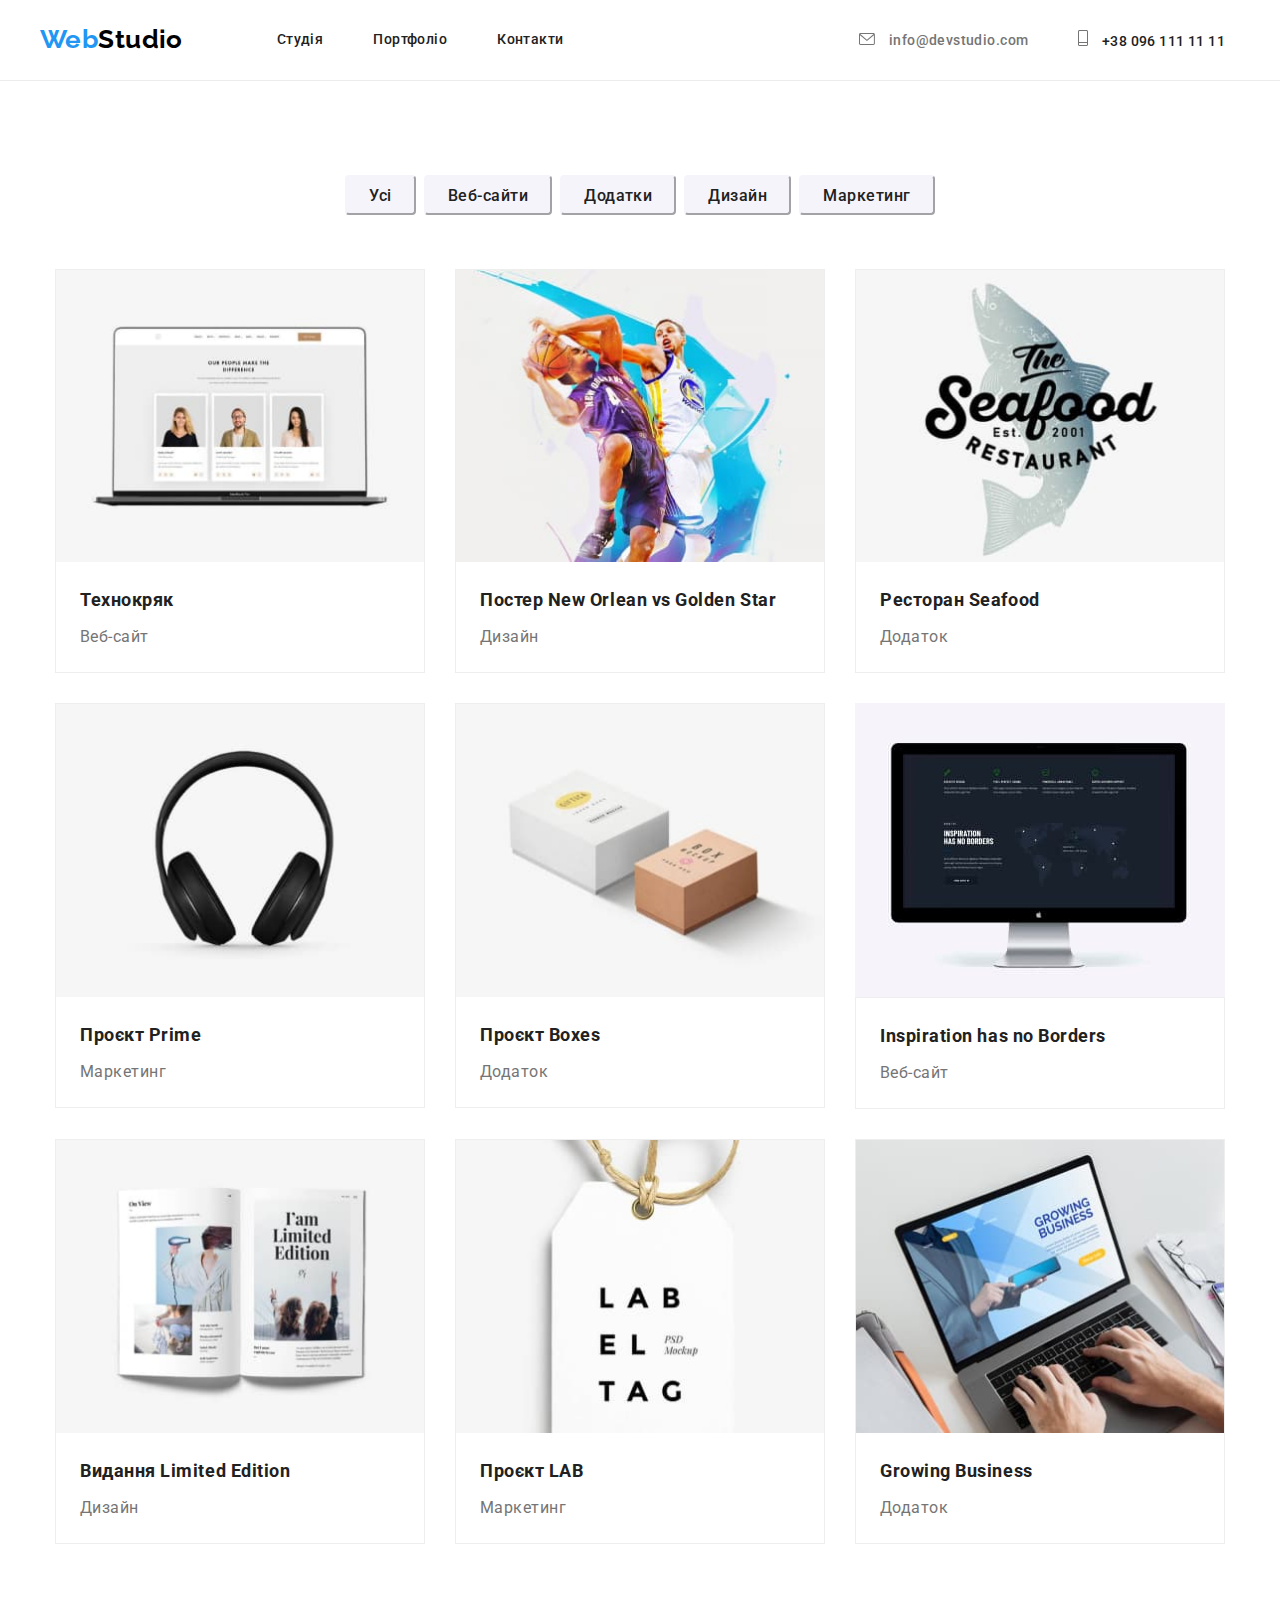
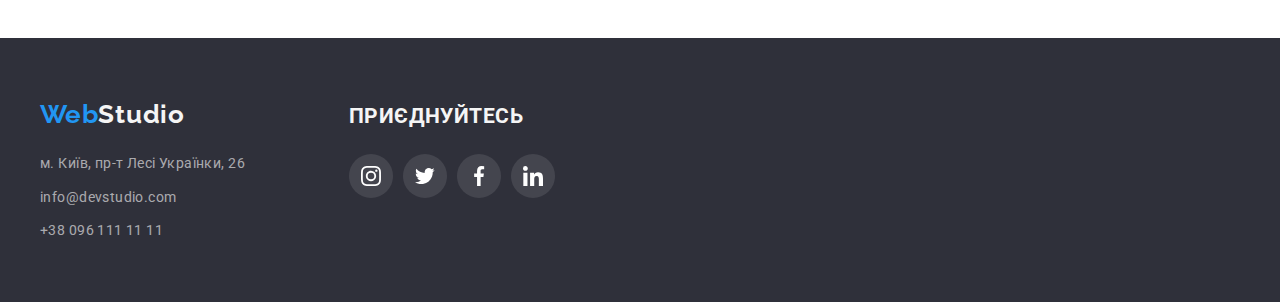
==== commit e40bd88d: "Merge branch 'main' of https://github.com/Hyrenko/goit-markup-hw-04" ====
--- a/portfolio.html
+++ b/portfolio.html
@@ -82,70 +82,70 @@
           <ul class="cart list">
             <li class="portfolio-carts">
               <div class="cart-text">
-                <a href="#"><img src="/images/portfolio/img1.jpg" alt="Компьютер">
+                <a href="#"><img src="/images/portfolio/img1.jpg" alt="Компьютер"></a>
                 <h2 class="portfolio-title">Технокряк</h2>
-                <p class="portfolio-text">Веб-сайт</p></a>
-              </div>
-            </li>
-            <li class="portfolio-carts">
-              <div class="cart-text">
-                <a href="#"><img src="/images/portfolio/img2.jpg" alt="баскетболісти">
+                <p class="portfolio-text">Веб-сайт</p>
+              </div>
+            </li>
+            <li class="portfolio-carts">
+              <div class="cart-text">
+                <a href="#"><img src="/images/portfolio/img2.jpg" alt="баскетболісти"></a>
                 <h2 class="portfolio-title">
                   Постер New Orlean vs Golden Star
                 </h2>
-                <p class="portfolio-text">Дизайн</p></a>
-              </div>
-            </li>
-            <li class="portfolio-carts">
-              <div class="cart-text">
-                <a href="#"><img src="/images/portfolio/img3.jpg" alt="Реклама">
+                <p class="portfolio-text">Дизайн</p>
+              </div>
+            </li>
+            <li class="portfolio-carts">
+              <div class="cart-text">
+                <a href="#"><img src="/images/portfolio/img3.jpg" alt="Реклама"></a>
                 <h2 class="portfolio-title">Ресторан Seafood</h2>
-                <p class="portfolio-text">Додаток</p></a>
-              </div>
-            </li>
-            <li class="portfolio-carts">
-              <div class="cart-text">
-                <a href="#"><img src="/images/portfolio/img4.jpg" alt="Наушники">
+                <p class="portfolio-text">Додаток</p>
+              </div>
+            </li>
+            <li class="portfolio-carts">
+              <div class="cart-text">
+                <a href="#"><img src="/images/portfolio/img4.jpg" alt="Наушники"></a>
                 <h2 class="portfolio-title">Проєкт Prime</h2>
-                <p class="portfolio-text">Маркетинг</p></a>
-              </div>
-            </li>
-            <li class="portfolio-carts">
-              <div class="cart-text">
-                <a href="#"><img src="/images/portfolio/img5.jpg" alt="Дві коробки">
+                <p class="portfolio-text">Маркетинг</p>
+              </div>
+            </li>
+            <li class="portfolio-carts">
+              <div class="cart-text">
+                <a href="#"><img src="/images/portfolio/img5.jpg" alt="Дві коробки"></a>
                 <h2 class="portfolio-title">Проєкт Boxes</h2>
-                <p class="portfolio-text">Додаток</p></a>
-              </div>
-            </li>
-            <li class="portfolio-carts">
-              <a href="#"><img src="/images/portfolio/img6.jpg" alt="Монітор">
+                <p class="portfolio-text">Додаток</p>
+              </div>
+            </li>
+            <li class="portfolio-carts">
+              <a href="#"><img src="/images/portfolio/img6.jpg" alt="Монітор"></a>
               <div class="cart-text">
                 <h2 class="portfolio-title">Inspiration has no Borders</h2>
-                <p class="portfolio-text">Веб-сайт</p></a>
-              </div>
-            </li>
-
-            <li class="portfolio-carts">
-              <div class="cart-text">
-                <a href="#"><img src="/images/portfolio/img7.jpg" alt="Книга">
+                <p class="portfolio-text">Веб-сайт</p>
+              </div>
+            </li>
+
+            <li class="portfolio-carts">
+              <div class="cart-text">
+                <a href="#"><img src="/images/portfolio/img7.jpg" alt="Книга"></a>
                 <h2 class="portfolio-title">Видання Limited Edition</h2>
-                <p class="portfolio-text">Дизайн</p></a>
-              </div>
-            </li>
-
-            <li class="portfolio-carts">
-              <div class="cart-text">
-                <a href="#"><img src="/images/portfolio/img8.jpg" alt="Лейба">
+                <p class="portfolio-text">Дизайн</p>
+              </div>
+            </li>
+
+            <li class="portfolio-carts">
+              <div class="cart-text">
+                <a href="#"><img src="/images/portfolio/img8.jpg" alt="Лейба"></a>
                 <h2 class="portfolio-title">Проєкт LAB</h2>
-                <p class="portfolio-text">Маркетинг</p></a>
-              </div>
-            </li>
-
-            <li class="portfolio-carts">
-              <div class="cart-text">
-                <a href="#"><img src="/images/portfolio/img9.jpg" alt="Ноутбук">
+                <p class="portfolio-text">Маркетинг</p>
+              </div>
+            </li>
+
+            <li class="portfolio-carts">
+              <div class="cart-text">
+                <a href="#"><img src="/images/portfolio/img9.jpg" alt="Ноутбук"></a>
                 <h2 class="portfolio-title">Growing Business</h2>
-                <p class="portfolio-text">Додаток</p></a>
+                <p class="portfolio-text">Додаток</p>
               </div>
             </li>
           </ul>
--- a/css/styles.css
+++ b/css/styles.css
@@ -1,4 +1,3 @@
-
 :root {
 --color-prymal: #F5F5F5;
 --color-text: #757575;
@@ -569,4 +568,564 @@
 margin-bottom: 20px;
 }
 
-
+:root {
+--color-prymal: #F5F5F5;
+--color-text: #757575;
+--color-footer: #2F303A;
+--color-black: #212121;
+--color-accent: #2196F3;
+    }
+
+
+header {
+background-color: #FFFFFF;
+font-size: 14px;
+font-weight: 500;
+line-height: 1.2;
+letter-spacing: 0.03em;
+border-bottom: 1px solid #ECECEC;
+color: var(--color-black)
+}
+
+body {
+color: var(--color-text);
+background-color: white;
+font-family: "Roboto", sans-serif;
+font-size: 14px;
+font-weight: 400;
+line-height: 1.5;
+letter-spacing: 0.03em}
+
+.list{
+list-style: none;
+margin: 0;
+padding: 0;
+}
+
+h1,
+h2,
+h3,
+h4,
+h5,
+h6,
+p {margin: 0;
+}
+
+.container {
+max-width: 1600px;
+margin: 0 auto;
+}
+
+.container-contact {
+display: flex;
+align-items: center;
+justify-content: center;
+padding: 0 15px
+ }
+
+ .container-header {
+width: 1200px;
+height: 80px;
+margin: 0 auto;
+display: flex;
+flex-grow: 1;
+align-items: center;
+justify-content: space-between;
+}
+
+ .container-nav {
+display: flex;
+flex-grow: 1;
+align-items: center;
+ }
+
+.logo {
+font-family: "Raleway", sans-serif;
+font-size: 26px;
+font-weight: 700;
+line-height: 1.3;
+color: #000000;cursor: default;
+text-decoration: none;
+margin-right: 94px;
+}
+
+.logo:hover {
+color: var(--color-accent);
+}
+
+.logo-text {
+color: var(--color-accent);
+}
+
+.container-list {
+display: flex;
+align-items: center;
+gap: 50px;
+}
+
+.address-header {
+color: var(--color-text);
+cursor: default;
+text-decoration: none;
+letter-spacing: 0.03em;
+}
+
+.address-header:hover {
+color: var(--color-accent);
+fill: var(--color-accent);
+}
+
+.address-mail:hover {
+color: var(--color-accent);
+fill: var(--color-accent);
+}
+
+.addres-icon:hover {
+fill: var(--color-accent);
+}
+
+.address-mail {
+color: var(--color-text);
+cursor: default;
+text-decoration: none;
+letter-spacing: 0.03em;
+}
+
+.icon-nav:hover {
+color: var(--color-accent);
+}
+
+.addres-icon {
+margin-right: 10px;
+}
+
+/* sait-nav */
+
+.nav-link {
+text-decoration: none;
+color: var(--color-black);
+}
+
+.nav-link:hover, 
+.nav-link:focus {
+color: var(--color-accent);
+}
+
+.site-nav {
+display: flex;
+color: var(--color-black);
+font-weight: 500;
+font-size: 14px;
+line-height: 1.14;
+gap: 50px;
+    }
+
+.site-nav:hover, .site-nav:focus {
+color: var(--color-accent);
+}
+
+.button:hover, .button:focus {
+background-color: var(--color-accent);
+color: var(--color-prymal)
+}
+
+/* Hero */
+
+.hero-section {
+max-width: 1600px;
+height: 600px;
+margin-left: auto;
+margin-right: auto;
+background-image: linear-gradient(to right, rgba(47, 48, 58, 0.4), rgba(47, 48, 58, 0.4)),
+url(../images/hero.jpg);
+padding: 200px 0;
+}
+
+.hero-title {
+margin: 0 auto 30px;
+width: 700px;
+display: flex;
+font-size: 44px;
+font-weight: 900;
+line-height: 1.3;
+letter-spacing: 0.06em;
+text-align: center;
+text-transform: uppercase;
+}
+
+.hero-container {
+margin: auto;
+width: 1200px;
+display: flex;
+color: var(--color-prymal);
+line-height: 1.7;
+}
+
+.button-hero {
+width: 216px;
+height: 50px;
+display: block;
+margin-left: auto;
+margin-right: auto;
+background-color: var(--color-accent);
+color: var(--color-prymal);
+font-family: "Roboto";
+font-weight: 900;
+font-size: 16px;
+line-height: 1.88; 
+letter-spacing: 0.06em;
+box-shadow: 0px 4px 4px rgba(0, 0, 0, 0.15);
+
+}
+
+.button-hero {
+cursor: pointer;
+}
+
+.section-text {
+padding-top: 94px;
+flex-wrap: wrap;
+}
+
+.block {
+width: 270px;
+height: 120px;
+margin-bottom: 30px;
+display: flex;
+align-items: center;
+justify-content: center;
+background-color: #F5F4FA;
+border-radius: 4px;
+
+}
+
+.section-list {
+display: flex;
+justify-content: center;
+gap: 10px;
+}
+
+.container-imeg {
+width: 1200px;
+margin: auto;
+margin-bottom: 30px;
+}
+
+
+.section-link {
+width: 270px;
+height: 120px;
+border-radius: 4px;
+background-color: red;   
+}
+
+.title-list {
+display: flex;
+justify-content: center;
+flex-grow: 1;
+gap: 30px;
+
+}
+
+.tagline {
+margin-top: 10px;
+line-height: 1.71;
+}
+
+.container-title {
+margin: 0 auto ;
+width: 1200px;
+display: flex;
+padding: 0 15px;
+}
+
+.section-container {
+max-width: 1200px;
+margin: 0 auto; 
+padding: 0 15px;
+}
+
+.section-title {
+margin-bottom: 50px;
+text-align: center;
+font-size: 36px;
+font-weight: 700;
+line-height: 1.16;
+letter-spacing: 0.03em;
+color: var(--color-black);
+}
+
+.imeg-list {
+padding: 0%;
+display: flex;
+flex-grow: 1;
+gap: 30px;
+}
+
+.section-work {
+padding: 94px 0;
+}
+
+.team-container{
+width: 1200px;
+background-color: #F5F4FA;;
+margin: 0 auto;
+padding: 0 15px;
+}
+
+.title {
+font-size: 14px;
+font-weight: 700;
+line-height: 1.14;
+letter-spacing: 0.03em;
+text-transform: uppercase;
+color: var(--color-black)}
+   
+.team {
+background-color: #F5F4FA;
+padding: 94px 0;
+}
+
+.team-list {
+padding: 0%;
+display: flex;
+gap: 30px;
+}
+
+.menu {
+display: flex;
+justify-content: center;
+gap: 8px;
+}
+
+.team-title {
+font-size: 16px;
+font-weight: 500;
+line-height: 1.18;
+letter-spacing: 0.03em;
+color: var(--color-black)
+}
+
+.team-text {
+margin: 10px 0;
+font-size: 16px;
+font-weight: 400;
+line-height: 1.18;
+letter-spacing: 0.03em;
+color: var(--color-text)
+ }
+
+.icon-link-team {
+width: 44px;
+height: 44px;
+display: flex;
+align-items: center;
+justify-content: center;
+fill: #AFB1B8;
+background: rgba(255, 255, 255, 0.1);
+border-radius: 50%;
+ }
+
+ .icon-link-team:hover {
+fill: #FFFFFF;
+background-color: var(--color-accent);
+ }
+
+ .clients {
+background-color: #F5F5F5;
+padding: 94px 0;
+}
+
+.container-clients {
+width: 1200px;
+margin-left: auto;
+margin-right: auto;
+display: flex;
+gap: 30px;
+align-items: center;
+justify-content: center;
+}
+
+.block-clients {
+width: 170px;
+height: 92px;
+display: flex;
+align-items: center;
+justify-content: center;
+fill: #AFB1B8;;
+border: 1px solid #AFB1B8;
+border-radius: 4px;
+
+}
+
+.block-clients:hover {
+fill: var(--color-accent);
+border: solid var(--color-accent);
+}
+
+.portfolio-title {
+padding: 20px 24px 4px 24px;
+font-size: 18px;
+font-weight: 700;
+line-height: 2;
+letter-spacing: 0.03em;
+color: var(--color-black)
+}
+
+.imeg-text {
+text-align: center;
+padding: 30px 0;
+box-shadow: 0px 1px 3px rgba(0, 0, 0, 0.12), 0px 1px 1px rgba(0, 0, 0, 0.14), 0px 2px 1px rgba(0, 0, 0, 0.2);
+border-radius: 0px 0px 4px 4px;
+}
+
+.section-portfolio {
+padding: 94px 0;
+}
+
+.portfolio-button {
+height: 40px;
+padding: 6px 22px;
+color: var(--color-black);
+font-size: 16px;
+font-weight: 500;
+font-family: "Roboto";
+line-height: 1.62;
+letter-spacing: 0.03em;
+background: #F5F4FA;
+border-radius: 4px;
+border-color: #F5F4FA;
+}
+
+.portfolio-button:hover {
+background-color: var(--color-accent);
+border-color: var(--color-accent);
+box-shadow: 0px 3px 1px rgba(0, 0, 0, 0.1), 0px 1px 2px rgba(0, 0, 0, 0.08), 0px 2px 2px rgba(0, 0, 0, 0.12);
+border-radius: 4px;
+}
+
+.container-portfolio {
+width: 1200px;
+margin: auto;
+padding: 0 15px;
+ }
+
+.portfolio-button {
+cursor: pointer;
+ }
+
+.portfolio-carts:hover {
+box-shadow: 0px 1px 1px rgba(0, 0, 0, 0.12), 0px 4px 4px rgba(0, 0, 0, 0.06), 1px 4px 6px rgba(0, 0, 0, 0.16);
+ }
+
+img {
+display: block;
+max-width: 100%;
+}
+
+.cart {
+display: flex;
+flex-wrap: wrap;
+margin-top: 54px;
+gap: 30px;}
+
+.cart-text {
+width: 370px;
+background: #FFFFFF;
+border: 1px solid #EEEEEE;
+}
+
+.portfolio-text {
+padding: 0 24px 20px 24px;
+color: #757575;
+font-size: 16px;
+font-weight: 400;
+line-height: 1.87;
+letter-spacing: 0.03em;
+ }
+
+.footer-container {
+width: 1200px;
+margin: 0 auto;
+display: flex;
+gap: 70px;
+}
+
+.address {
+display: block;
+}
+
+.footer-text {
+color: var(--color-prymal);
+letter-spacing: 0.03em;
+}
+
+
+.page-footer {
+padding: 60px 0;
+color: var(--color-prymal);
+background-color: #2F303A;
+font-size: 14;
+font-weight: 400;
+line-height: 1.74;
+font-family: 'Roboto', sans-serif;
+letter-spacing: 0.03em;
+}
+
+.text {
+font-family: "Roboto",
+sans-serif; 
+ font-style: normal;
+ margin-top: 20px;
+}
+
+.address {
+margin-top: 9px;
+color: rgba(255, 255, 255, 0.6);
+text-decoration: none;
+cursor: default;
+font-style: normal;
+letter-spacing: 0.03em;
+
+}
+
+.phone {
+display: block;
+margin-top: 9px;
+color: rgba(255, 255, 255, 0.6);
+text-decoration: none;
+cursor: default;
+font-style: normal;
+letter-spacing: 0.03em;
+}
+
+
+.icon-link:hover {
+background-color: var(--color-accent);
+
+}
+
+.icon-list {
+display: flex;
+justify-content: center;
+gap: 10px;
+}
+
+.icon-link {
+width: 44px;
+height: 44px;
+display: flex;
+align-items: center;
+justify-content: center;
+fill: #FFFFFF;
+background: rgba(255, 255, 255, 0.1);;
+border-radius: 50%;
+}
+
+
+
+.slogan {
+text-transform: uppercase;
+margin-bottom: 20px;
+}
+
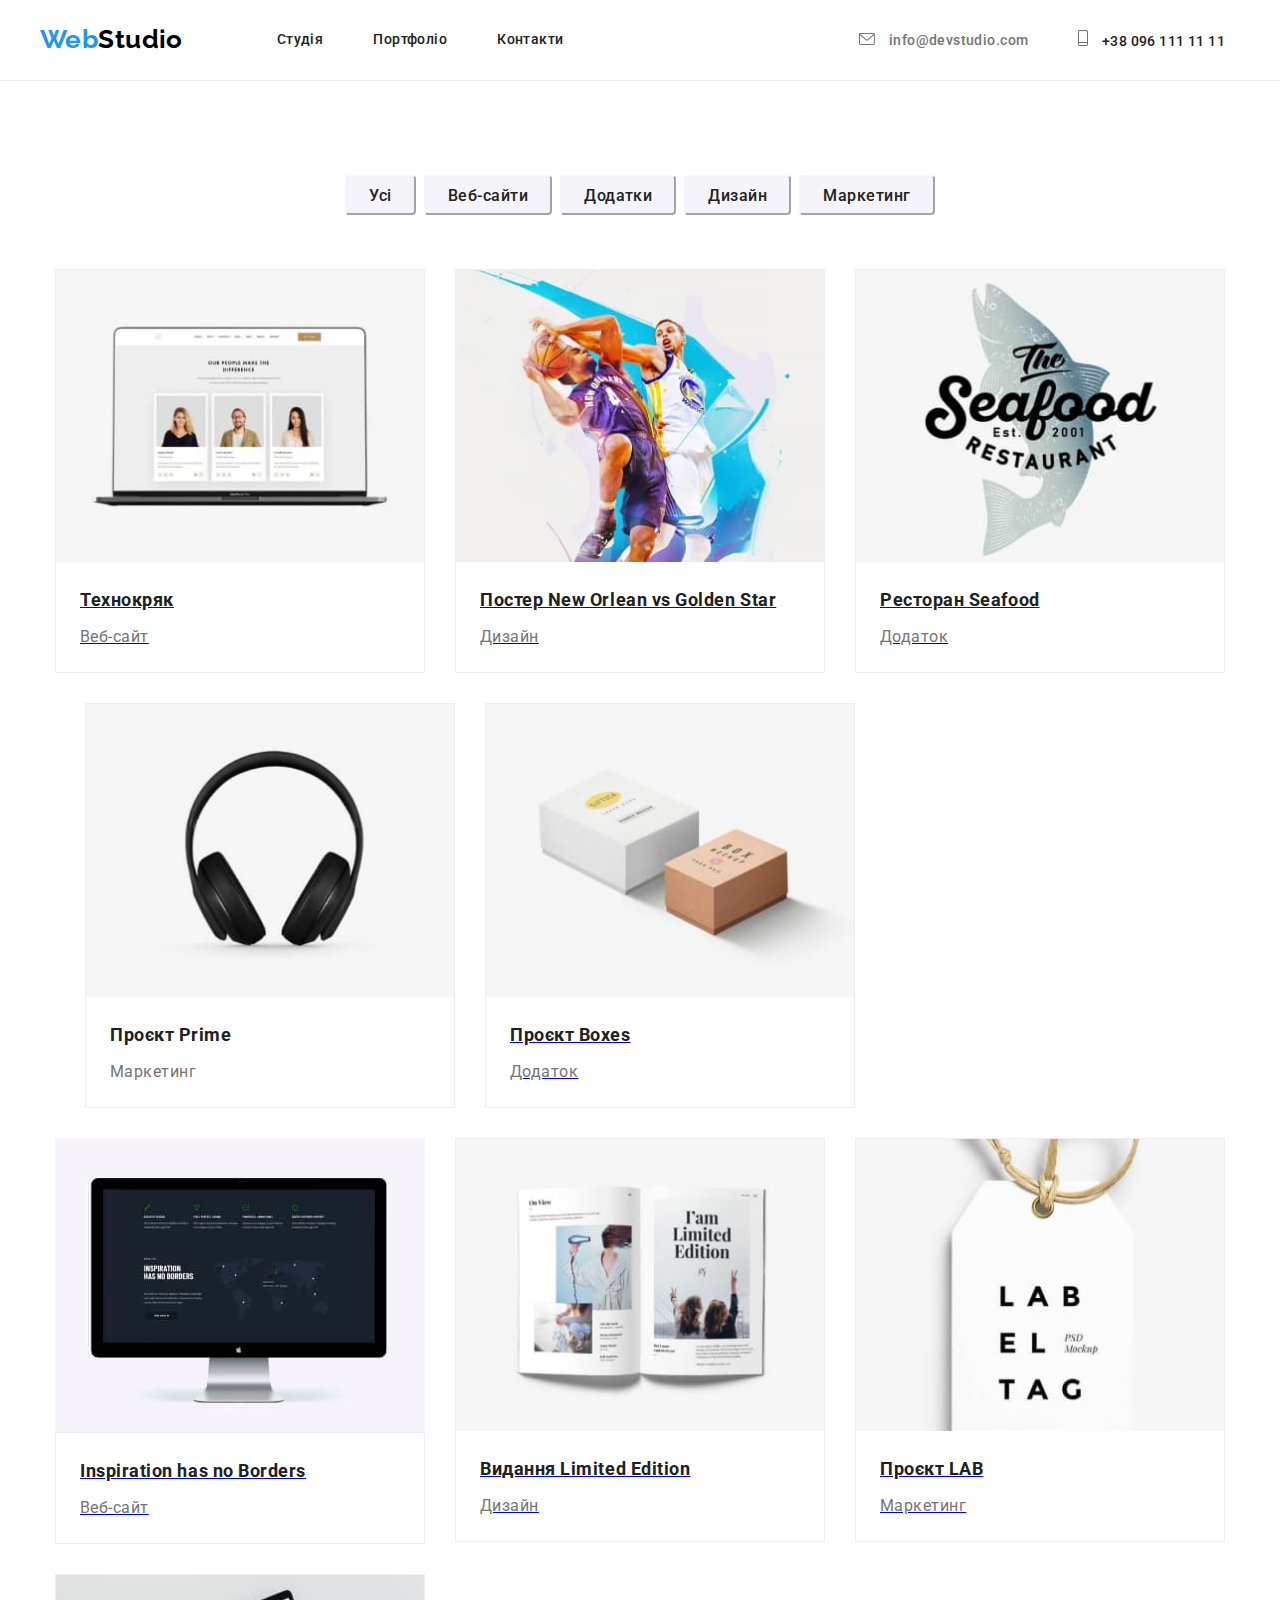
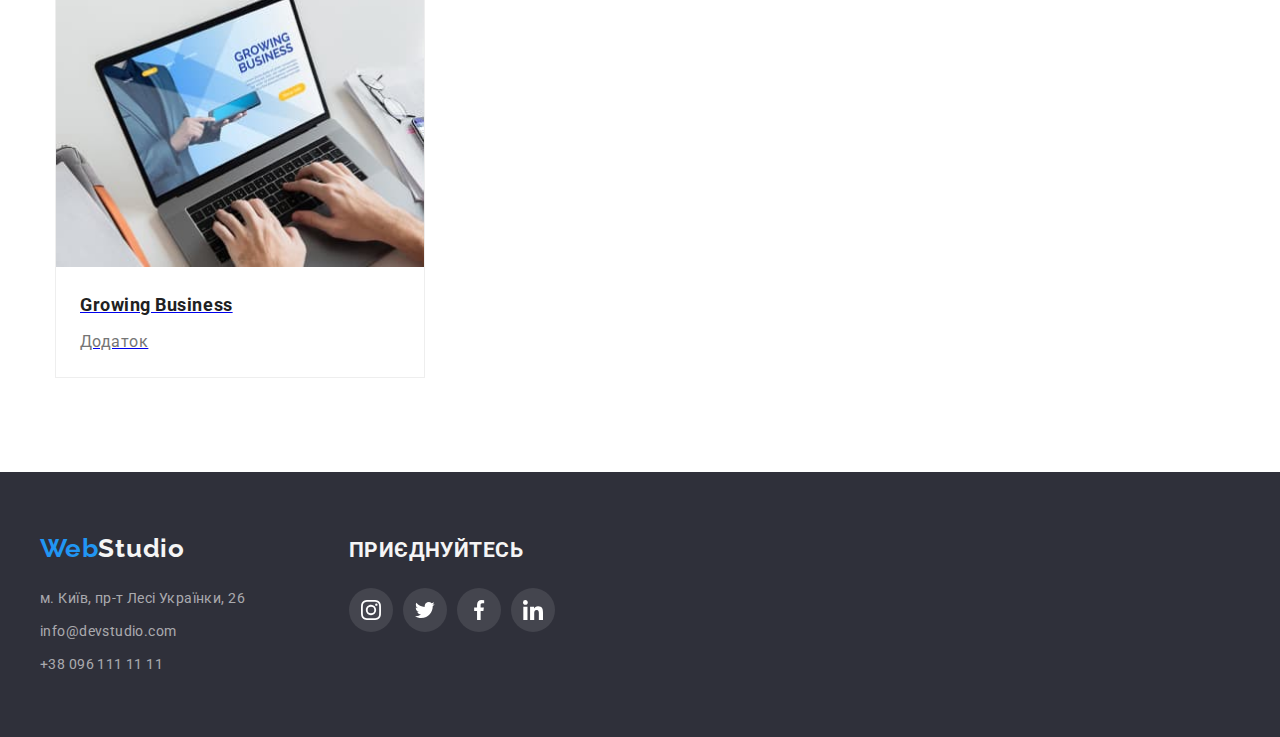
==== commit 53e92713: "new" ====
--- a/portfolio.html
+++ b/portfolio.html
@@ -82,23 +82,23 @@
           <ul class="cart list">
             <li class="portfolio-carts">
               <div class="cart-text">
-                <a href="#"><img src="/images/portfolio/img1.jpg" alt="Компьютер"></a>
+                <a href="#"><img src="/images/portfolio/img1.jpg" alt="Компьютер">
                 <h2 class="portfolio-title">Технокряк</h2>
-                <p class="portfolio-text">Веб-сайт</p>
-              </div>
-            </li>
-            <li class="portfolio-carts">
-              <div class="cart-text">
-                <a href="#"><img src="/images/portfolio/img2.jpg" alt="баскетболісти"></a>
+                <p class="portfolio-text">Веб-сайт</p></a>
+              </div>
+            </li>
+            <li class="portfolio-carts">
+              <div class="cart-text">
+                <a href="#"><img src="/images/portfolio/img2.jpg" alt="баскетболісти">
                 <h2 class="portfolio-title">
                   Постер New Orlean vs Golden Star
                 </h2>
-                <p class="portfolio-text">Дизайн</p>
-              </div>
-            </li>
-            <li class="portfolio-carts">
-              <div class="cart-text">
-                <a href="#"><img src="/images/portfolio/img3.jpg" alt="Реклама"></a>
+                <p class="portfolio-text">Дизайн</p></a>
+              </div>
+            </li>
+            <li class="portfolio-carts">
+              <div class="cart-text">
+                <a href="#"><img src="/images/portfolio/img3.jpg" alt="Реклама">
                 <h2 class="portfolio-title">Ресторан Seafood</h2>
                 <p class="portfolio-text">Додаток</p>
               </div>
@@ -107,45 +107,45 @@
               <div class="cart-text">
                 <a href="#"><img src="/images/portfolio/img4.jpg" alt="Наушники"></a>
                 <h2 class="portfolio-title">Проєкт Prime</h2>
-                <p class="portfolio-text">Маркетинг</p>
-              </div>
-            </li>
-            <li class="portfolio-carts">
-              <div class="cart-text">
-                <a href="#"><img src="/images/portfolio/img5.jpg" alt="Дві коробки"></a>
+                <p class="portfolio-text">Маркетинг</p></a>
+              </div>
+            </li>
+            <li class="portfolio-carts">
+              <div class="cart-text">
+                <a href="#"><img src="/images/portfolio/img5.jpg" alt="Дві коробки">
                 <h2 class="portfolio-title">Проєкт Boxes</h2>
-                <p class="portfolio-text">Додаток</p>
-              </div>
-            </li>
-            <li class="portfolio-carts">
-              <a href="#"><img src="/images/portfolio/img6.jpg" alt="Монітор"></a>
+                <p class="portfolio-text">Додаток</p></a>
+              </div>
+            </li>
+            <li class="portfolio-carts">
+              <a href="#"><img src="/images/portfolio/img6.jpg" alt="Монітор">
               <div class="cart-text">
                 <h2 class="portfolio-title">Inspiration has no Borders</h2>
-                <p class="portfolio-text">Веб-сайт</p>
-              </div>
-            </li>
-
-            <li class="portfolio-carts">
-              <div class="cart-text">
-                <a href="#"><img src="/images/portfolio/img7.jpg" alt="Книга"></a>
+                <p class="portfolio-text">Веб-сайт</p></a>
+              </div>
+            </li>
+
+            <li class="portfolio-carts">
+              <div class="cart-text">
+                <a href="#"><img src="/images/portfolio/img7.jpg" alt="Книга">
                 <h2 class="portfolio-title">Видання Limited Edition</h2>
-                <p class="portfolio-text">Дизайн</p>
-              </div>
-            </li>
-
-            <li class="portfolio-carts">
-              <div class="cart-text">
-                <a href="#"><img src="/images/portfolio/img8.jpg" alt="Лейба"></a>
+                <p class="portfolio-text">Дизайн</p></a>
+              </div>
+            </li>
+
+            <li class="portfolio-carts">
+              <div class="cart-text">
+                <a href="#"><img src="/images/portfolio/img8.jpg" alt="Лейба">
                 <h2 class="portfolio-title">Проєкт LAB</h2>
-                <p class="portfolio-text">Маркетинг</p>
-              </div>
-            </li>
-
-            <li class="portfolio-carts">
-              <div class="cart-text">
-                <a href="#"><img src="/images/portfolio/img9.jpg" alt="Ноутбук"></a>
+                <p class="portfolio-text">Маркетинг</p></a>
+              </div>
+            </li>
+
+            <li class="portfolio-carts">
+              <div class="cart-text">
+                <a href="#"><img src="/images/portfolio/img9.jpg" alt="Ноутбук">
                 <h2 class="portfolio-title">Growing Business</h2>
-                <p class="portfolio-text">Додаток</p>
+                <p class="portfolio-text">Додаток</p></a>
               </div>
             </li>
           </ul>
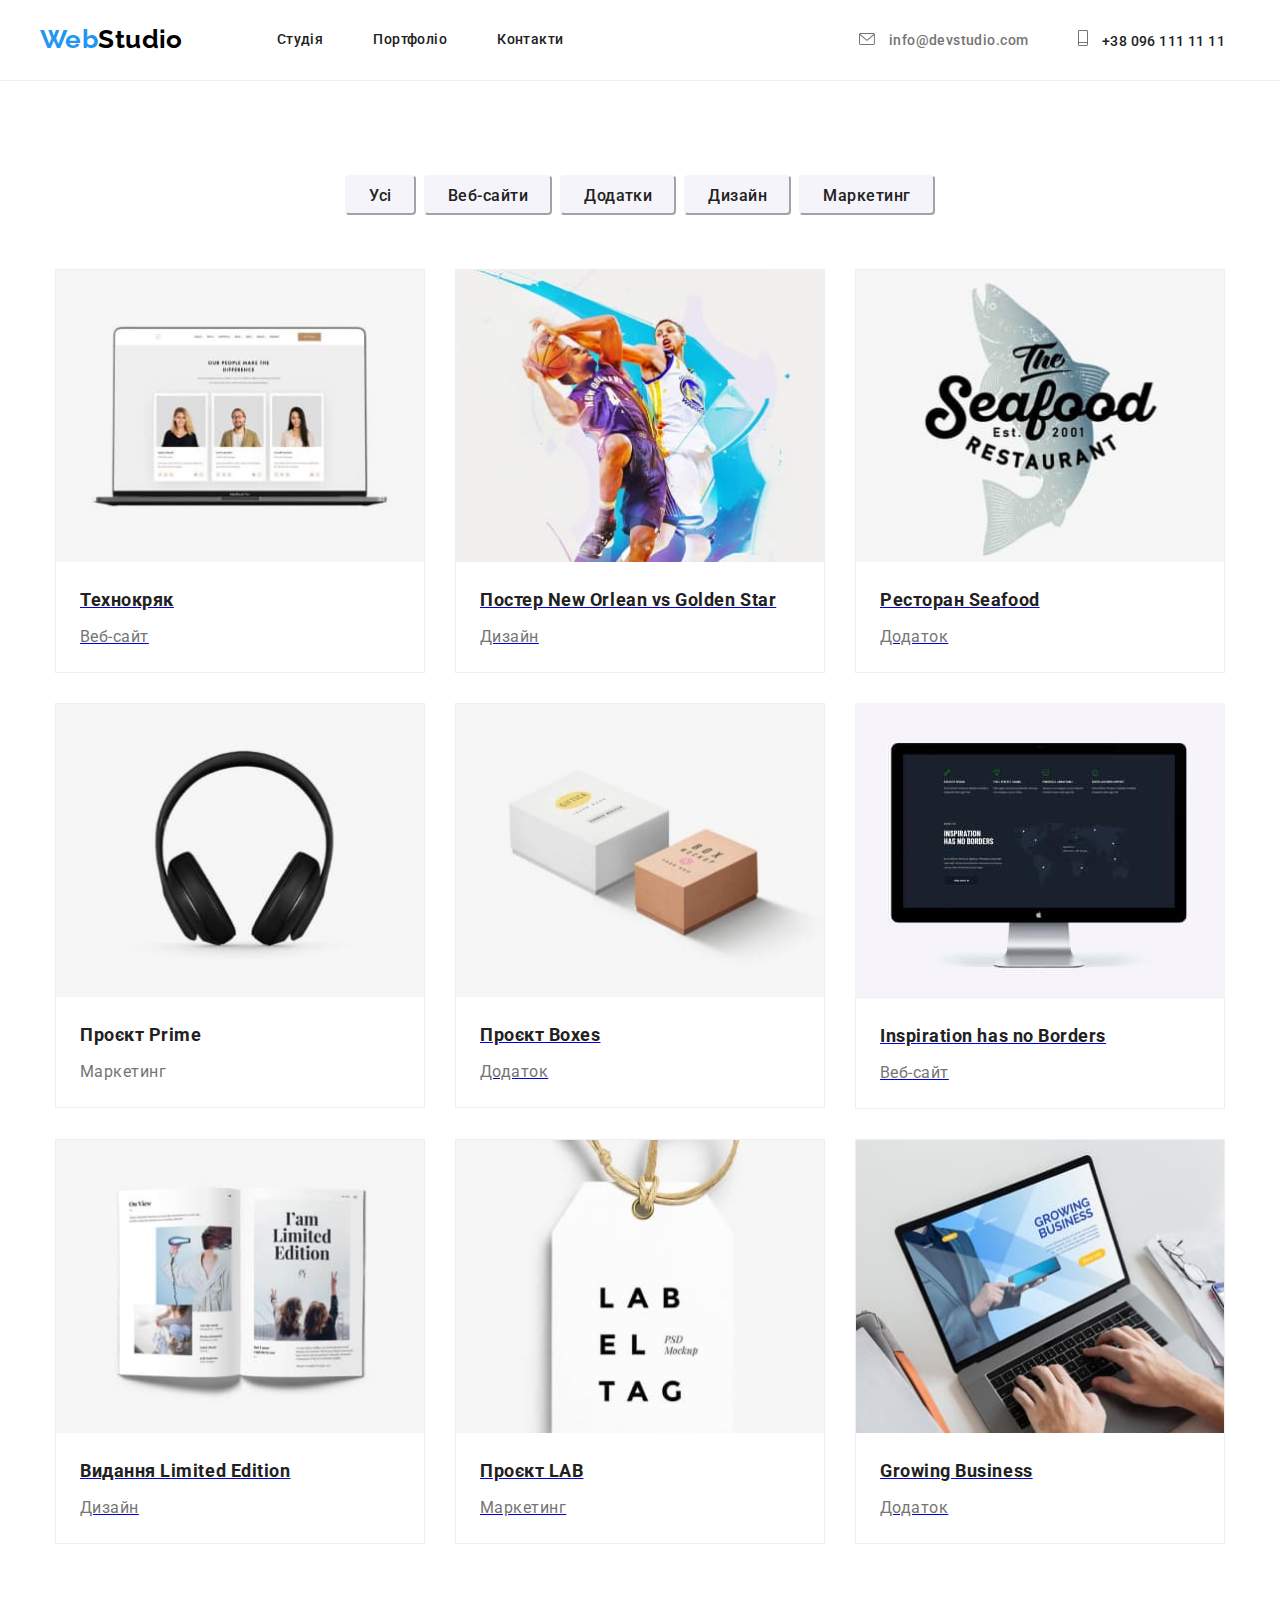
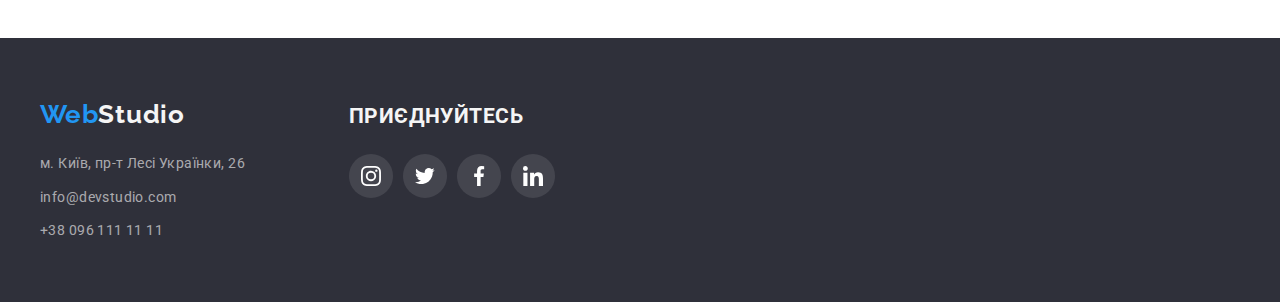
==== commit c124f272: "1" ====
--- a/portfolio.html
+++ b/portfolio.html
@@ -100,7 +100,7 @@
               <div class="cart-text">
                 <a href="#"><img src="/images/portfolio/img3.jpg" alt="Реклама">
                 <h2 class="portfolio-title">Ресторан Seafood</h2>
-                <p class="portfolio-text">Додаток</p>
+                <p class="portfolio-text">Додаток</p></a>
               </div>
             </li>
             <li class="portfolio-carts">
